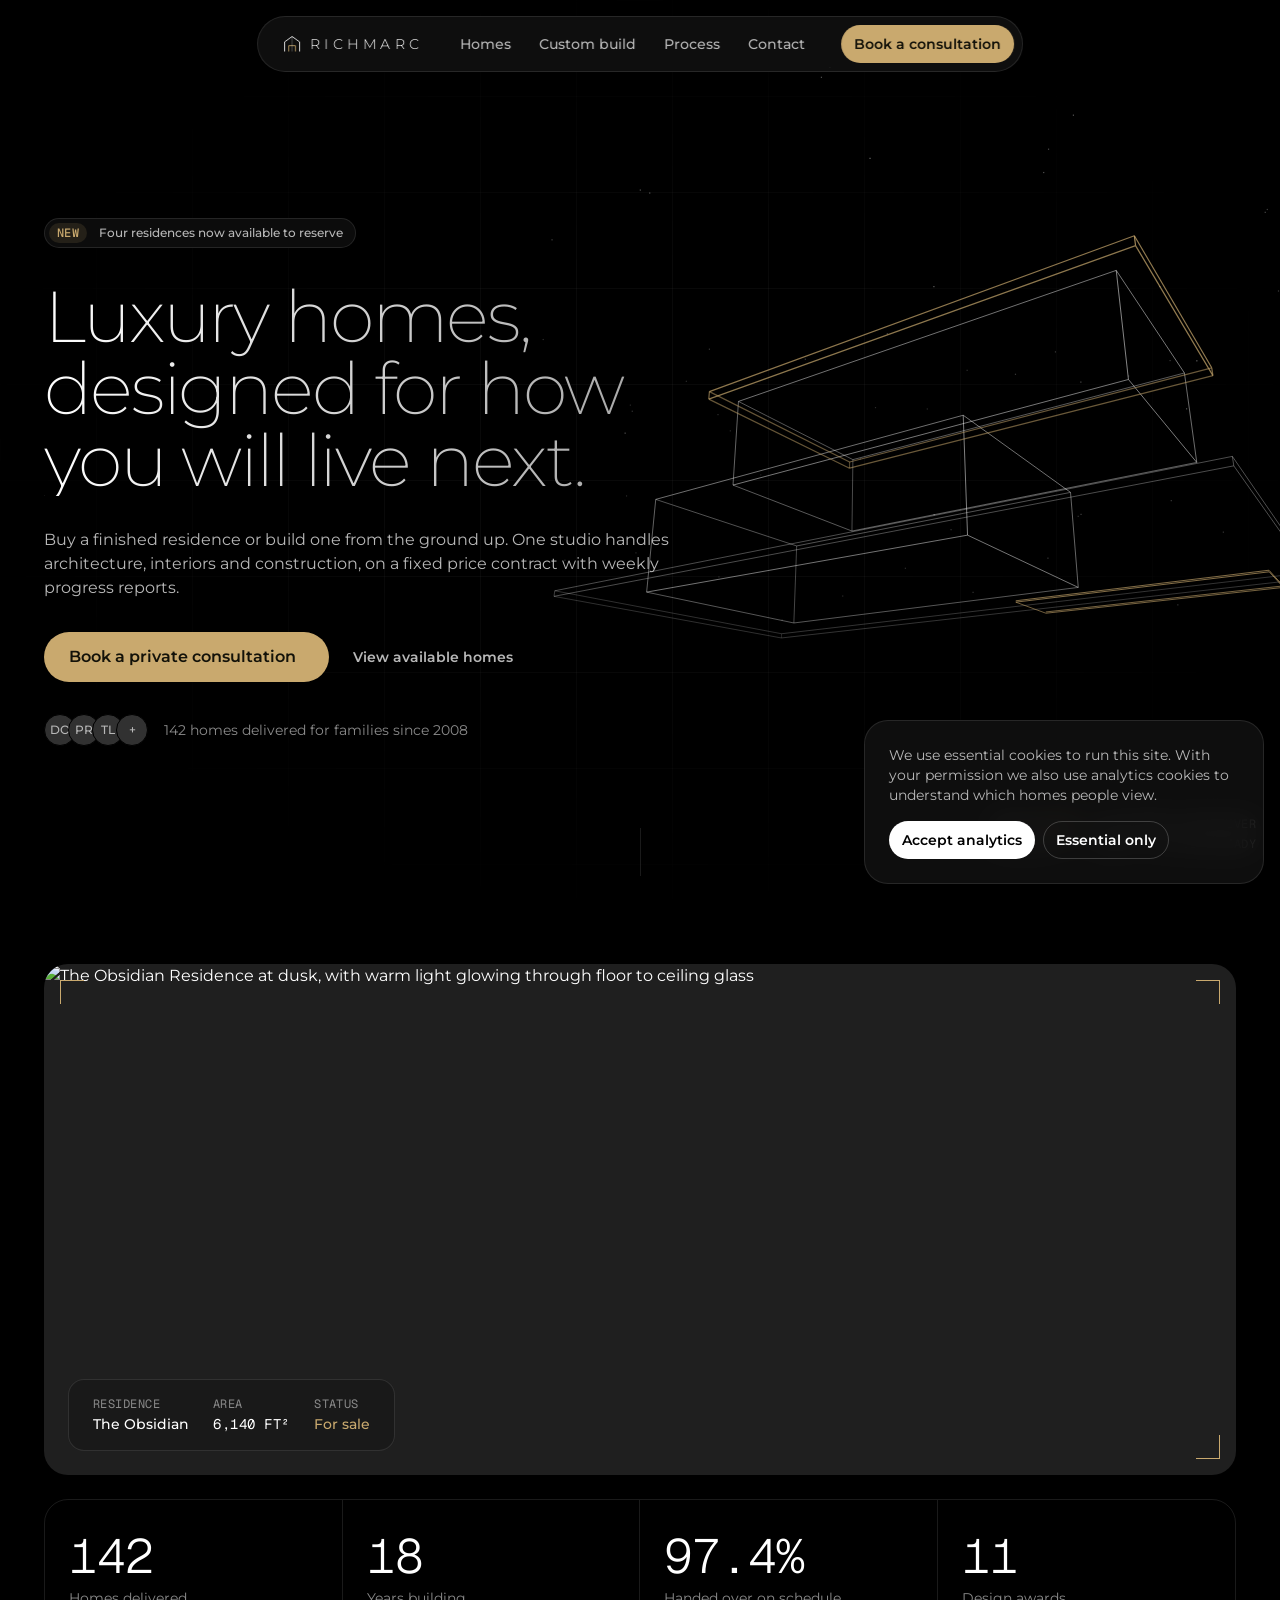
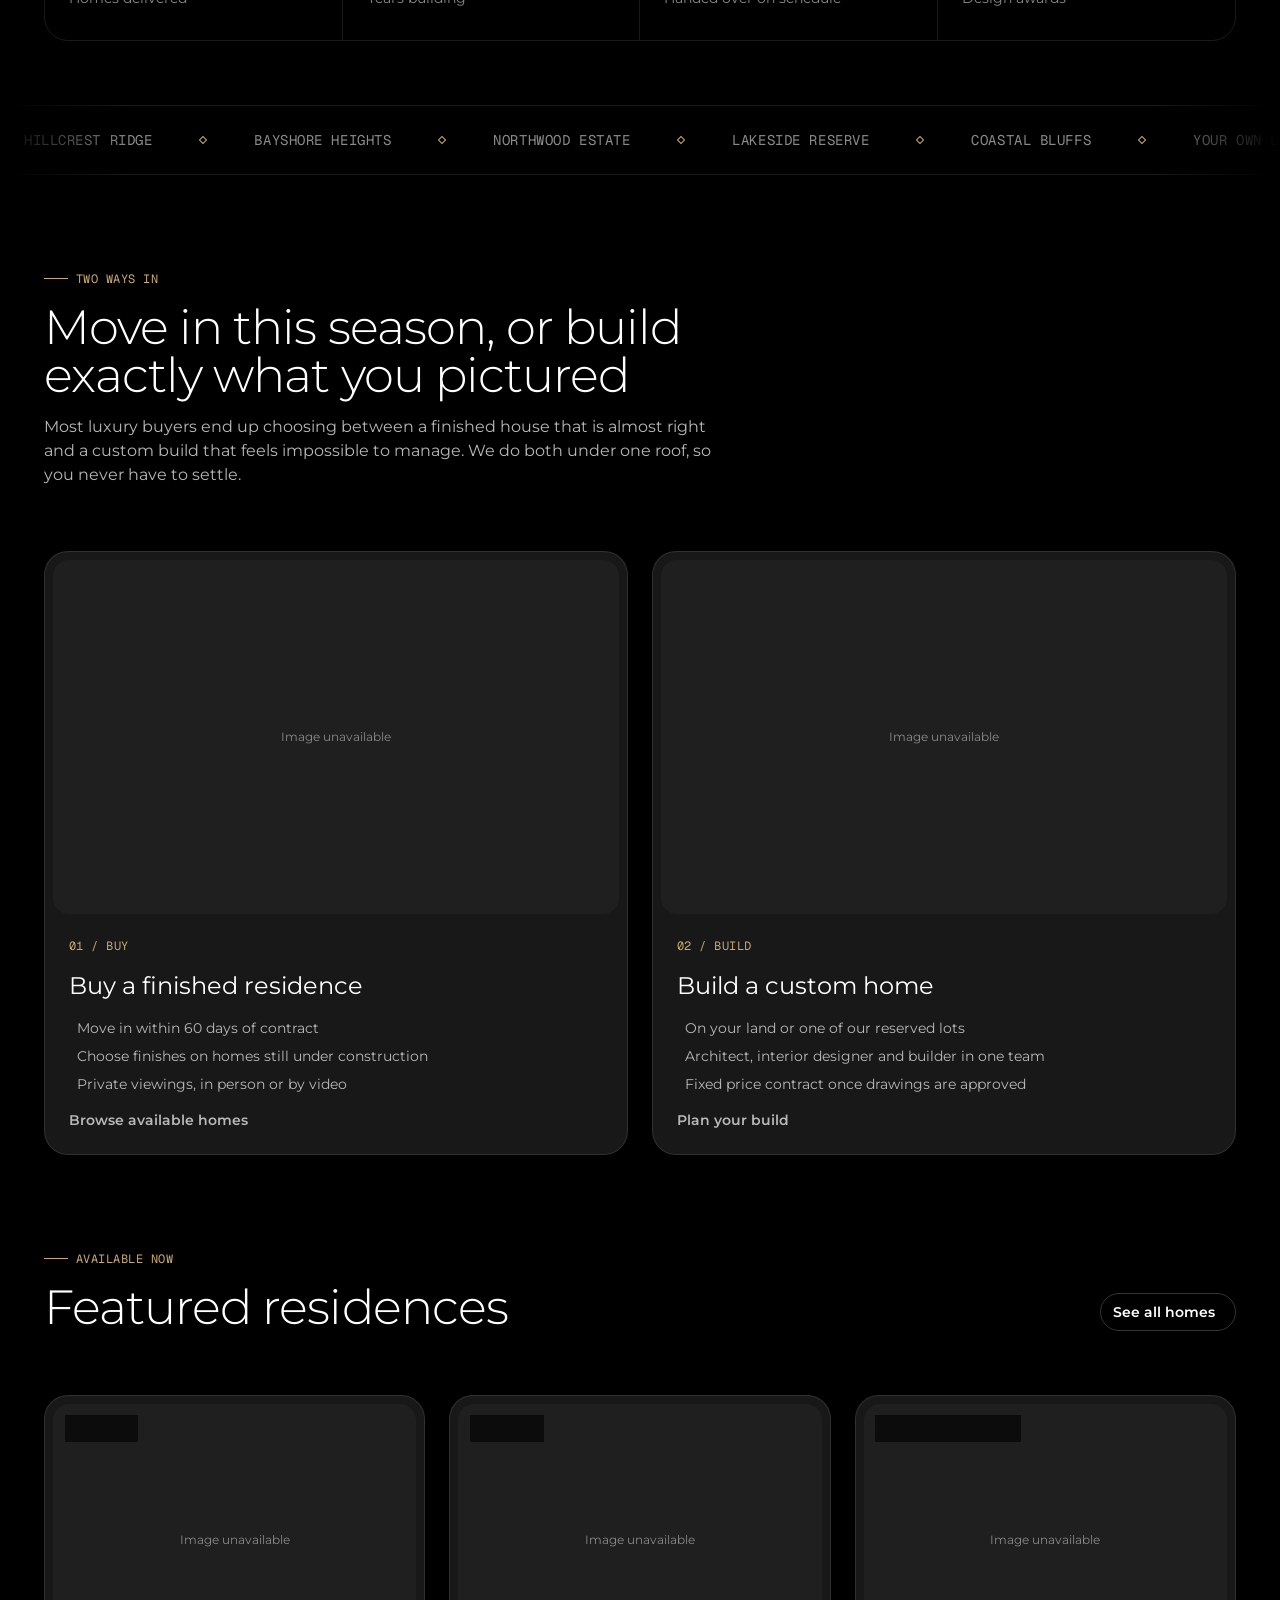
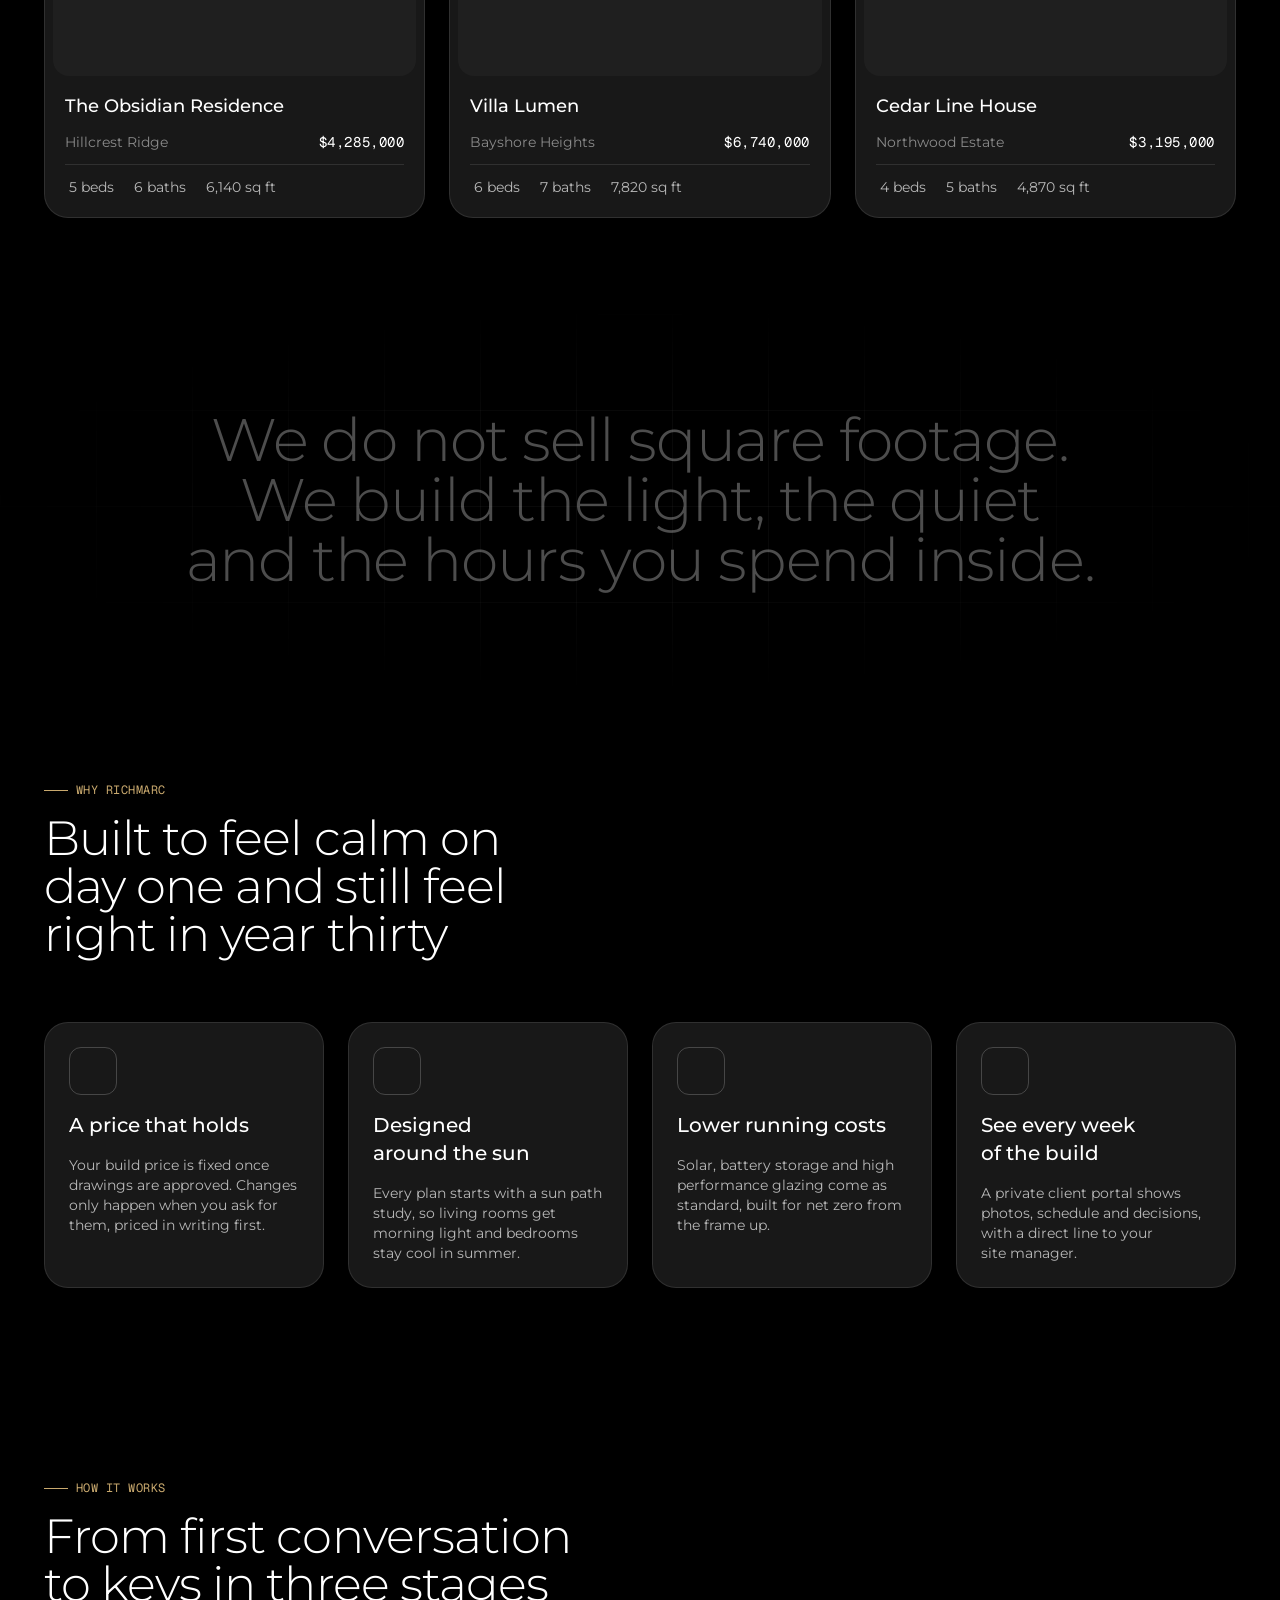
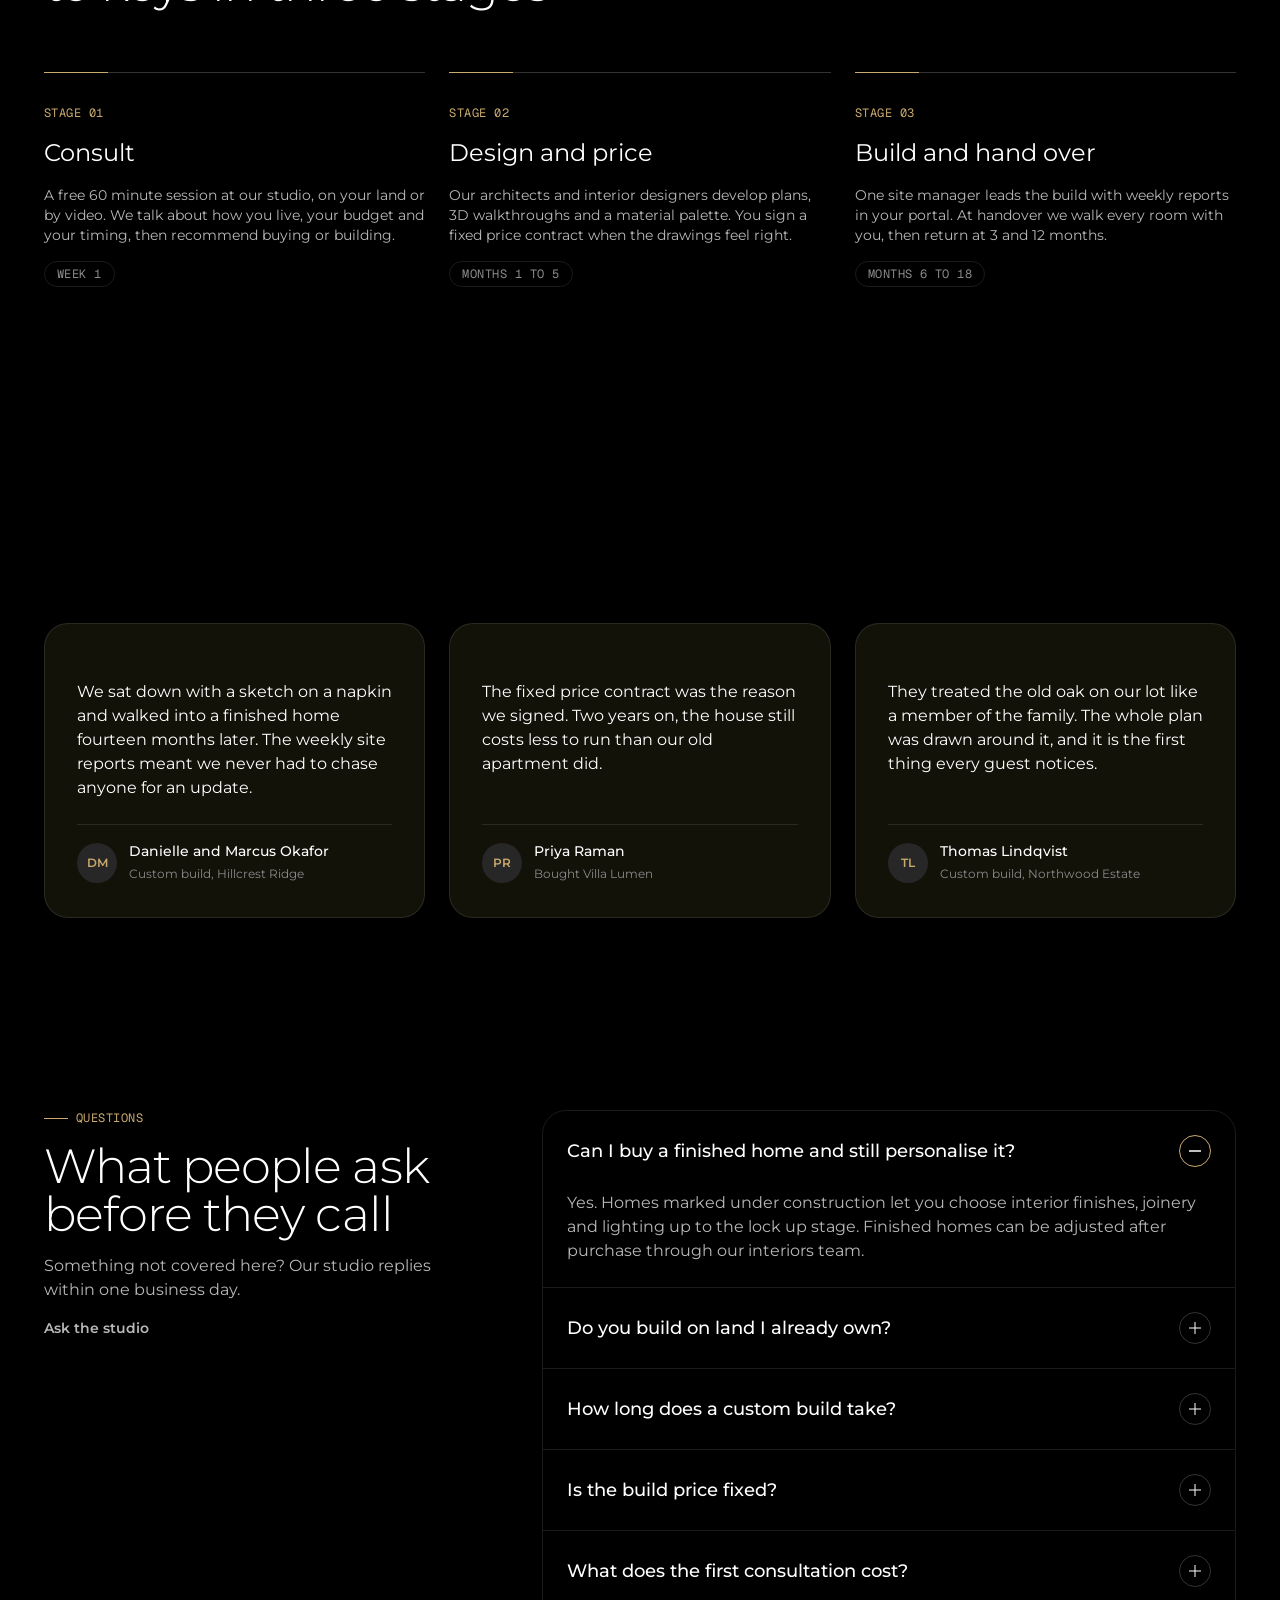
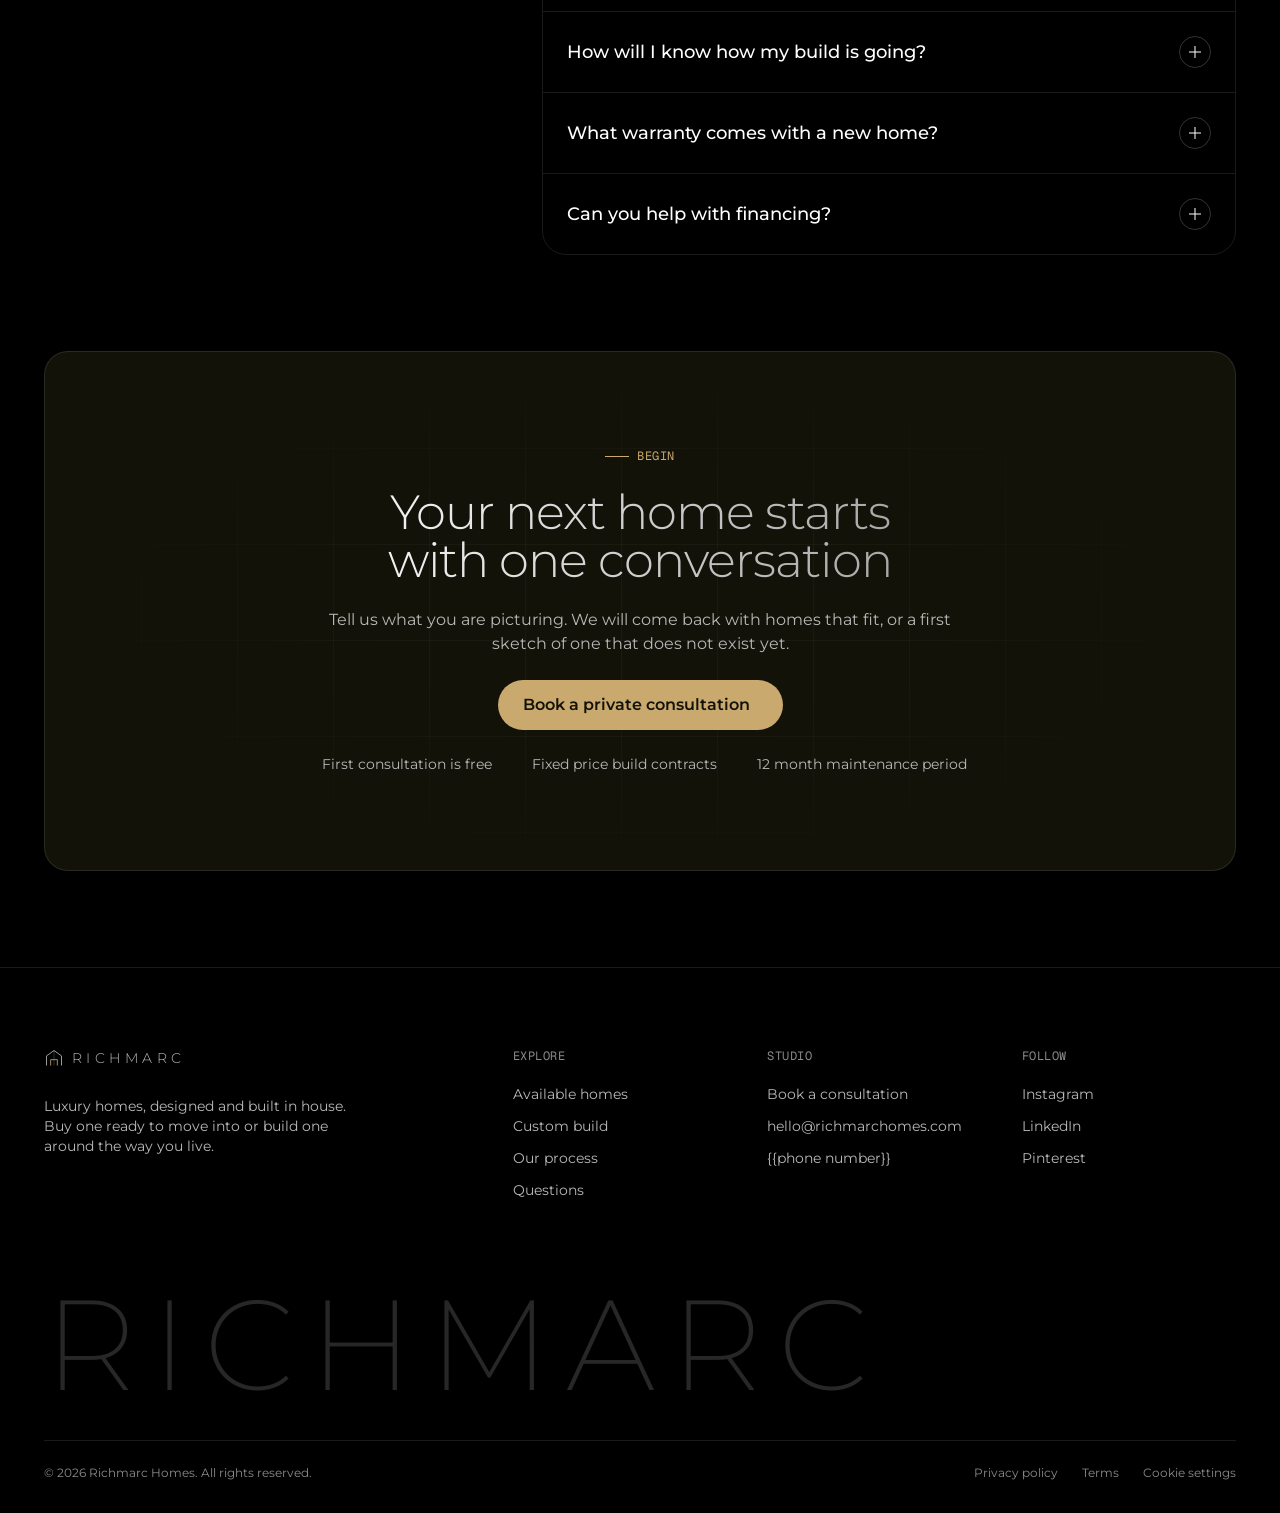
==== index.html @ 3182ab6e "Add luxury home build and sales website Static HTML/CSS/JS site inspired by the reference landing pa" ====
<!doctype html>
<html lang="en">
<head>
  <meta charset="utf-8">
  <meta name="viewport" content="width=device-width, initial-scale=1">
  <title>Richmarc Homes | Luxury homes, designed and built in house</title>
  <meta name="description" content="Buy a finished luxury home or build one around the way you live. Richmarc designs and builds architect led residences with fixed price contracts and weekly progress reports.">
  <meta name="theme-color" content="#000000">
  <link rel="canonical" href="https://www.richmarchomes.com/">
  <meta property="og:type" content="website">
  <meta property="og:title" content="Richmarc Homes | Luxury homes, designed and built in house">
  <meta property="og:description" content="Buy a finished luxury home or build one around the way you live.">
  <meta property="og:image" content="assets/og-image.svg">
  <meta name="twitter:card" content="summary_large_image">
  <link rel="icon" href="assets/favicon.svg" type="image/svg+xml">

  <link rel="preconnect" href="https://fonts.googleapis.com">
  <link rel="preconnect" href="https://fonts.gstatic.com" crossorigin>
  <link href="https://fonts.googleapis.com/css2?family=Geist+Mono:wght@300;400&family=Montserrat:wght@200;300;400;500;600&display=swap" rel="stylesheet">
  <link rel="stylesheet" href="https://unpkg.com/@phosphor-icons/web@2.1.1/src/light/style.css">

  <link rel="stylesheet" href="css/tokens.css">
  <link rel="stylesheet" href="css/base.css">
  <link rel="stylesheet" href="css/components.css">
  <link rel="stylesheet" href="css/pages.css">
</head>
<body data-page="home">
  <div data-header></div>

  <main id="main">
    <!-- ============ HERO ============ -->
    <section class="hero" aria-labelledby="hero-title">
      <div class="grid-lines" aria-hidden="true"></div>
      <canvas class="hero__canvas" data-hero-canvas aria-hidden="true"></canvas>

      <div class="container hero__inner">
        <p class="hero__eyebrow caption-4 reveal"><b class="mono">New</b> Four residences now available to reserve</p>

        <h1 id="hero-title" class="display gradient-text hero__title reveal" style="--delay:80ms">
          Luxury homes,<br>
          designed for how<br>
          you will live next.
        </h1>

        <p class="body-3 text-2 hero__sub reveal" style="--delay:160ms">
          Buy a finished residence or build one from the ground up. One studio handles architecture, interiors and construction, on a fixed price contract with weekly progress reports.
        </p>

        <div class="hero__actions reveal" style="--delay:240ms">
          <a class="btn btn--primary btn--lg button-md" href="contact.html">
            <span class="btn__label">Book a private consultation</span>
            <i class="ph-light ph-arrow-up-right" aria-hidden="true"></i>
          </a>
          <a class="link-arrow button-sm" href="listings.html">View available homes <i class="ph-light ph-arrow-right" aria-hidden="true"></i></a>
        </div>

        <div class="hero__proof caption-2 reveal" style="--delay:320ms">
          <div class="hero__avatars" aria-hidden="true"><span>DO</span><span>PR</span><span>TL</span><span>+</span></div>
          <span>142 homes delivered for families since 2008</span>
        </div>
      </div>

      <div class="hero__readout caption-5 mono" aria-hidden="true">
        <span>Model <b>RM 06</b> / two storey cantilever</span>
        <span>6,140 sq ft · 5 bed · net zero ready</span>
      </div>
      <div class="scroll-cue" aria-hidden="true"></div>
    </section>

    <!-- ============ SHOWCASE + PROOF ============ -->
    <section class="section--tight" aria-label="Featured residence">
      <div class="container" style="display:grid;gap:var(--sp-300)">
        <figure class="showcase reveal">
          <img src="https://images.unsplash.com/photo-1600585154340-be6161a56a0c?auto=format&fit=crop&w=2000&q=75" alt="The Obsidian Residence at dusk, with warm light glowing through floor to ceiling glass" width="2000" height="857" fetchpriority="high">
          <span class="showcase__corner showcase__corner--tl" aria-hidden="true"></span>
          <span class="showcase__corner showcase__corner--tr" aria-hidden="true"></span>
          <span class="showcase__corner showcase__corner--br" aria-hidden="true"></span>
          <figcaption class="showcase__hud">
            <div><span class="caption-5 mono">Residence</span><span class="title-4">The Obsidian</span></div>
            <div><span class="caption-5 mono">Area</span><span class="title-4 mono">6,140 ft²</span></div>
            <div><span class="caption-5 mono">Status</span><span class="title-4 text-accent">For sale</span></div>
          </figcaption>
        </figure>

        <div class="stats reveal" data-stats></div>
      </div>
    </section>

    <!-- ============ MARQUEE ============ -->
    <div class="marquee" aria-hidden="true">
      <div class="marquee__track title-4 mono">
        <span>Hillcrest Ridge</span><span>Bayshore Heights</span><span>Northwood Estate</span><span>Lakeside Reserve</span><span>Coastal Bluffs</span><span>Your own land</span>
      </div>
      <div class="marquee__track title-4 mono">
        <span>Hillcrest Ridge</span><span>Bayshore Heights</span><span>Northwood Estate</span><span>Lakeside Reserve</span><span>Coastal Bluffs</span><span>Your own land</span>
      </div>
    </div>

    <!-- ============ TWO PATHS ============ -->
    <section class="section" aria-labelledby="paths-title">
      <div class="container">
        <div class="section-head reveal">
          <span class="eyebrow caption-3 mono">Two ways in</span>
          <h2 id="paths-title" class="heading-2">Move in this season, or build exactly what you pictured</h2>
          <p class="body-3 text-2">Most luxury buyers end up choosing between a finished house that is almost right and a custom build that feels impossible to manage. We do both under one roof, so you never have to settle.</p>
        </div>

        <div class="paths">
          <a class="path reveal" href="listings.html">
            <div class="path__media"><img src="https://images.unsplash.com/photo-1613977257363-707ba9348227?auto=format&fit=crop&w=1200&q=75" alt="Villa Lumen, a white modern villa above a turquoise pool" loading="lazy" width="1200" height="750"></div>
            <div class="path__body">
              <span class="caption-3 mono text-accent">01 / Buy</span>
              <h3 class="heading-5">Buy a finished residence</h3>
              <ul class="path__list body-6">
                <li><i class="ph-light ph-check" aria-hidden="true"></i>Move in within 60 days of contract</li>
                <li><i class="ph-light ph-check" aria-hidden="true"></i>Choose finishes on homes still under construction</li>
                <li><i class="ph-light ph-check" aria-hidden="true"></i>Private viewings, in person or by video</li>
              </ul>
              <span class="link-arrow button-sm">Browse available homes <i class="ph-light ph-arrow-right" aria-hidden="true"></i></span>
            </div>
          </a>

          <a class="path reveal" style="--delay:90ms" href="build.html">
            <div class="path__media"><img src="https://images.unsplash.com/photo-1600566753190-17f0baa2a6c3?auto=format&fit=crop&w=1200&q=75" alt="Contemporary home with cedar cladding under construction finish" loading="lazy" width="1200" height="750"></div>
            <div class="path__body">
              <span class="caption-3 mono text-accent">02 / Build</span>
              <h3 class="heading-5">Build a custom home</h3>
              <ul class="path__list body-6">
                <li><i class="ph-light ph-check" aria-hidden="true"></i>On your land or one of our reserved lots</li>
                <li><i class="ph-light ph-check" aria-hidden="true"></i>Architect, interior designer and builder in one team</li>
                <li><i class="ph-light ph-check" aria-hidden="true"></i>Fixed price contract once drawings are approved</li>
              </ul>
              <span class="link-arrow button-sm">Plan your build <i class="ph-light ph-arrow-right" aria-hidden="true"></i></span>
            </div>
          </a>
        </div>
      </div>
    </section>

    <!-- ============ FEATURED HOMES ============ -->
    <section class="section" style="padding-top:0" aria-labelledby="featured-title">
      <div class="container">
        <div class="section-head section-head--split reveal">
          <div style="display:grid;gap:var(--sp-200);max-width:680px">
            <span class="eyebrow caption-3 mono">Available now</span>
            <h2 id="featured-title" class="heading-2">Featured residences</h2>
          </div>
          <a class="btn btn--ghost button-sm" href="listings.html">See all homes <i class="ph-light ph-arrow-right" aria-hidden="true"></i></a>
        </div>
        <div class="property-grid" data-featured>
          <!-- rendered by js/home.js -->
        </div>
      </div>
    </section>

    <!-- ============ TAGLINE REVEAL ============ -->
    <section class="section tagline" aria-label="Our philosophy">
      <div class="grid-lines" aria-hidden="true"></div>
      <div class="container">
        <p class="tagline__text heading-1" data-tagline data-accent="light,quiet">
          We do not sell square footage.<br>
          We build the light, the quiet<br>
          and the hours you spend inside.
        </p>
      </div>
    </section>

    <!-- ============ BENEFITS ============ -->
    <section class="section" aria-labelledby="benefits-title">
      <div class="container">
        <div class="section-head reveal">
          <span class="eyebrow caption-3 mono">Why Richmarc</span>
          <h2 id="benefits-title" class="heading-2">Built to feel calm on day one and still feel right in year thirty</h2>
        </div>

        <div class="benefits">
          <article class="benefit reveal">
            <span class="benefit__icon"><i class="ph-light ph-receipt" aria-hidden="true"></i></span>
            <h3 class="title-1">A price that holds</h3>
            <p class="body-6 text-2">Your build price is fixed once drawings are approved. Changes only happen when you ask for them, priced in writing first.</p>
          </article>
          <article class="benefit reveal" style="--delay:90ms">
            <span class="benefit__icon"><i class="ph-light ph-sun-horizon" aria-hidden="true"></i></span>
            <h3 class="title-1">Designed around the sun</h3>
            <p class="body-6 text-2">Every plan starts with a sun path study, so living rooms get morning light and bedrooms stay cool in summer.</p>
          </article>
          <article class="benefit reveal" style="--delay:180ms">
            <span class="benefit__icon"><i class="ph-light ph-lightning" aria-hidden="true"></i></span>
            <h3 class="title-1">Lower running costs</h3>
            <p class="body-6 text-2">Solar, battery storage and high performance glazing come as standard, built for net zero from the frame up.</p>
          </article>
          <article class="benefit reveal" style="--delay:270ms">
            <span class="benefit__icon"><i class="ph-light ph-device-mobile" aria-hidden="true"></i></span>
            <h3 class="title-1">See every week of the build</h3>
            <p class="body-6 text-2">A private client portal shows photos, schedule and decisions, with a direct line to your site manager.</p>
          </article>
        </div>
      </div>
    </section>

    <!-- ============ PROCESS ============ -->
    <section class="section" id="process" aria-labelledby="process-title">
      <div class="container">
        <div class="section-head reveal">
          <span class="eyebrow caption-3 mono">How it works</span>
          <h2 id="process-title" class="heading-2">From first conversation to keys in three stages</h2>
        </div>

        <ol class="process">
          <li class="step reveal">
            <span class="step__num mono caption-3">Stage 01</span>
            <h3 class="heading-5">Consult</h3>
            <p class="body-6 text-2">A free 60 minute session at our studio, on your land or by video. We talk about how you live, your budget and your timing, then recommend buying or building.</p>
            <span class="step__meta caption-4 mono">Week 1</span>
          </li>
          <li class="step reveal" style="--delay:90ms">
            <span class="step__num mono caption-3">Stage 02</span>
            <h3 class="heading-5">Design and price</h3>
            <p class="body-6 text-2">Our architects and interior designers develop plans, 3D walkthroughs and a material palette. You sign a fixed price contract when the drawings feel right.</p>
            <span class="step__meta caption-4 mono">Months 1 to 5</span>
          </li>
          <li class="step reveal" style="--delay:180ms">
            <span class="step__num mono caption-3">Stage 03</span>
            <h3 class="heading-5">Build and hand over</h3>
            <p class="body-6 text-2">One site manager leads the build with weekly reports in your portal. At handover we walk every room with you, then return at 3 and 12 months.</p>
            <span class="step__meta caption-4 mono">Months 6 to 18</span>
          </li>
        </ol>
      </div>
    </section>

    <!-- ============ TESTIMONIALS ============ -->
    <section class="section" aria-labelledby="quotes-title">
      <div class="container">
        <div class="section-head reveal">
          <span class="eyebrow caption-3 mono">Homeowners</span>
          <h2 id="quotes-title" class="heading-2">In their words</h2>
        </div>
        <div class="quotes" data-quotes></div>
      </div>
    </section>

    <!-- ============ FAQ ============ -->
    <section class="section" id="faq" aria-labelledby="faq-title">
      <div class="container faq-layout">
        <div class="section-head reveal">
          <span class="eyebrow caption-3 mono">Questions</span>
          <h2 id="faq-title" class="heading-2">What people ask before they call</h2>
          <p class="body-3 text-2">Something not covered here? Our studio replies within one business day.</p>
          <a class="link-arrow button-sm" href="contact.html">Ask the studio <i class="ph-light ph-arrow-right" aria-hidden="true"></i></a>
        </div>
        <div class="faq reveal" data-faq></div>
      </div>
    </section>

    <!-- ============ FINAL CTA ============ -->
    <section class="section" style="padding-top:0" aria-labelledby="cta-title">
      <div class="container">
        <div class="cta reveal">
          <div class="grid-lines" aria-hidden="true"></div>
          <span class="eyebrow caption-3 mono">Begin</span>
          <h2 id="cta-title" class="heading-2 gradient-text">Your next home starts with one conversation</h2>
          <p class="body-3 text-2">Tell us what you are picturing. We will come back with homes that fit, or a first sketch of one that does not exist yet.</p>
          <a class="btn btn--primary btn--lg button-md" href="contact.html">
            <span class="btn__label">Book a private consultation</span>
            <i class="ph-light ph-arrow-up-right" aria-hidden="true"></i>
          </a>
          <div class="cta__assurances caption-2">
            <span><i class="ph-light ph-check-circle" aria-hidden="true"></i>First consultation is free</span>
            <span><i class="ph-light ph-check-circle" aria-hidden="true"></i>Fixed price build contracts</span>
            <span><i class="ph-light ph-check-circle" aria-hidden="true"></i>12 month maintenance period</span>
          </div>
        </div>
      </div>
    </section>
  </main>

  <div data-footer></div>

  <script src="js/data.js"></script>
  <script src="js/render.js"></script>
  <script src="js/main.js"></script>
  <script src="js/home.js"></script>
  <script src="js/hero-canvas.js"></script>
</body>
</html>
---- css/tokens.css ----
/* ==========================================================================
   Richmarc — design tokens
   Inspired by the reference site: pure black field, white Montserrat set in
   light weights, generous negative space. A single champagne accent and a
   mono face for data readouts add the futuristic layer.
   ========================================================================== */

:root {
  /* ---- Color: surfaces (flat, no gradients) ---- */
  --bg: #000000;
  --surface-warm: #131209;
  --surface-1: #181818;
  --surface-2: #1f1f1f;
  --surface-3: #272727;
  --surface-4: #313131;

  /* ---- Color: text ---- */
  --text: #ffffff;
  --text-2: #b8b8b8;
  --text-3: #8a8a8a;
  --text-muted: rgba(255, 255, 255, 0.3);

  /* ---- Color: accent (champagne) ---- */
  --accent: #c9a96e;
  --accent-strong: #dcc08a;
  --accent-ink: #131209;
  --accent-soft: rgba(201, 169, 110, 0.12);

  /* ---- Color: lines and states ---- */
  --line: rgba(255, 255, 255, 0.1);
  --line-strong: rgba(255, 255, 255, 0.2);
  --glass: rgba(24, 24, 24, 0.62);
  --danger: #ef8a7a;
  --success: #8fd1a8;

  /* ---- Type families ---- */
  --font-sans: "Montserrat", system-ui, sans-serif;
  --font-mono: "Geist Mono", ui-monospace, monospace;

  /* ---- Spacing scale (only these values) ---- */
  --sp-25: 2px;
  --sp-50: 4px;
  --sp-75: 8px;
  --sp-100: 12px;
  --sp-200: 16px;
  --sp-300: 24px;
  --sp-400: 32px;
  --sp-500: 40px;
  --sp-600: 48px;
  --sp-700: 64px;
  --sp-800: 80px;
  --sp-900: 96px;

  /* ---- Radius (Tailwind steps) ---- */
  --r-sm: 2px;
  --r: 4px;
  --r-md: 6px;
  --r-lg: 8px;
  --r-xl: 12px;
  --r-2xl: 16px;
  --r-3xl: 24px;
  --r-full: 9999px;

  /* ---- Motion ---- */
  --ease: cubic-bezier(0.22, 1, 0.36, 1);
  --dur: 500ms;
  --dur-fast: 300ms;
  --dur-reveal: 700ms;

  /* ---- Layout ---- */
  --container: 1240px;
  --gutter: var(--sp-300);
  --nav-h: 64px;
}

@media (max-width: 640px) {
  :root {
    --gutter: var(--sp-200);
  }
}
---- css/base.css ----
/* ==========================================================================
   Base: reset, typography styles, layout primitives
   ========================================================================== */

*,
*::before,
*::after {
  box-sizing: border-box;
}

html {
  -webkit-text-size-adjust: 100%;
  scroll-behavior: smooth;
}

body {
  margin: 0;
  background: var(--bg);
  color: var(--text);
  font-family: var(--font-sans);
  font-size: 16px;
  line-height: 24px;
  font-weight: 400;
  -webkit-font-smoothing: antialiased;
  -moz-osx-font-smoothing: grayscale;
  overflow-x: hidden;
}

img,
svg,
canvas,
video {
  display: block;
  max-width: 100%;
}

img {
  height: auto;
}

a {
  color: inherit;
  text-decoration: none;
}

button,
input,
select,
textarea {
  font: inherit;
  color: inherit;
}

button {
  cursor: pointer;
  background: none;
  border: 0;
  padding: 0;
}

h1,
h2,
h3,
h4,
h5,
h6,
p,
figure,
blockquote,
dl,
dd {
  margin: 0;
}

ul,
ol {
  margin: 0;
  padding: 0;
  list-style: none;
}

h1,
h2,
h3,
h4,
h5,
h6 {
  text-wrap: balance;
}

p,
li,
dd,
blockquote {
  text-wrap: pretty;
}

em,
i {
  font-style: normal;
}

::selection {
  background: var(--accent);
  color: var(--accent-ink);
}

:focus-visible {
  outline: 2px solid var(--accent);
  outline-offset: 3px;
  border-radius: var(--r);
}

/* ---- Skip link ---- */
.skip-link {
  position: fixed;
  top: var(--sp-200);
  left: var(--sp-200);
  z-index: 200;
  padding: var(--sp-75) var(--sp-100);
  background: var(--accent);
  color: var(--accent-ink);
  border-radius: var(--r-full);
  transform: translateY(-200%);
  transition: transform var(--dur) var(--ease);
}

.skip-link:focus {
  transform: translateY(0);
}

/* ==========================================================================
   Text styles (named, sizes from the Tailwind scale)
   Headings follow the reference: Montserrat in light weights.
   ========================================================================== */

.heading-1 { font-size: 60px; line-height: 60px; font-weight: 300; letter-spacing: -0.02em; }
.heading-2 { font-size: 48px; line-height: 48px; font-weight: 300; letter-spacing: -0.02em; }
.heading-3 { font-size: 36px; line-height: 40px; font-weight: 300; letter-spacing: -0.01em; }
.heading-4 { font-size: 30px; line-height: 36px; font-weight: 300; letter-spacing: -0.01em; }
.heading-5 { font-size: 24px; line-height: 32px; font-weight: 400; }
.heading-6 { font-size: 20px; line-height: 28px; font-weight: 500; }

.title-1 { font-size: 20px; line-height: 28px; font-weight: 500; }
.title-2 { font-size: 18px; line-height: 28px; font-weight: 500; }
.title-3 { font-size: 16px; line-height: 24px; font-weight: 500; }
.title-4 { font-size: 14px; line-height: 20px; font-weight: 500; }
.title-5 { font-size: 12px; line-height: 16px; font-weight: 500; }

.body-1 { font-size: 16px; line-height: 24px; font-weight: 600; }
.body-2 { font-size: 16px; line-height: 24px; font-weight: 500; }
.body-3 { font-size: 16px; line-height: 24px; font-weight: 400; }
.body-4 { font-size: 14px; line-height: 20px; font-weight: 600; }
.body-5 { font-size: 14px; line-height: 20px; font-weight: 500; }
.body-6 { font-size: 14px; line-height: 20px; font-weight: 400; }

.button-lg { font-size: 18px; line-height: 28px; font-weight: 600; }
.button-md { font-size: 16px; line-height: 24px; font-weight: 600; }
.button-sm { font-size: 14px; line-height: 20px; font-weight: 600; }
.button-xsm { font-size: 12px; line-height: 16px; font-weight: 600; }

.caption-1 { font-size: 14px; line-height: 20px; font-weight: 500; }
.caption-2 { font-size: 14px; line-height: 20px; font-weight: 400; }
.caption-3 { font-size: 12px; line-height: 16px; font-weight: 600; }
.caption-4 { font-size: 12px; line-height: 16px; font-weight: 500; }
.caption-5 { font-size: 12px; line-height: 16px; font-weight: 400; }

/* Display step for the hero on large screens (text-7xl) */
.display { font-size: 72px; line-height: 72px; font-weight: 200; letter-spacing: -0.03em; }

/* Mono readouts (numeric UI only) */
.mono {
  font-family: var(--font-mono);
  font-weight: 400;
  letter-spacing: 0.04em;
  text-transform: uppercase;
}

.text-2 { color: var(--text-2); }
.text-3 { color: var(--text-3); }
.text-accent { color: var(--accent); }

@media (max-width: 1024px) {
  .display { font-size: 60px; line-height: 60px; }
  .heading-1 { font-size: 48px; line-height: 48px; }
  .heading-2 { font-size: 36px; line-height: 40px; }
}

@media (max-width: 640px) {
  .display { font-size: 36px; line-height: 40px; letter-spacing: -0.02em; }
  .heading-1 { font-size: 36px; line-height: 40px; }
  .heading-2 { font-size: 30px; line-height: 36px; }
  .heading-3 { font-size: 30px; line-height: 36px; }
  .heading-4 { font-size: 24px; line-height: 32px; }
}

/* ==========================================================================
   Layout primitives
   ========================================================================== */

.container {
  width: 100%;
  max-width: var(--container);
  margin-inline: auto;
  padding-inline: var(--gutter);
}

.section {
  padding-block: var(--sp-900);
}

.section--tight {
  padding-block: var(--sp-700);
}

@media (max-width: 640px) {
  .section { padding-block: var(--sp-700); }
  .section--tight { padding-block: var(--sp-600); }
}

.section-head {
  display: grid;
  gap: var(--sp-200);
  max-width: 680px;
  margin-bottom: var(--sp-700);
}

.section-head--split {
  max-width: none;
  grid-template-columns: 1fr auto;
  align-items: end;
  gap: var(--sp-300);
}

@media (max-width: 768px) {
  .section-head--split { grid-template-columns: 1fr; }
}

.eyebrow {
  display: inline-flex;
  align-items: center;
  gap: var(--sp-75);
  color: var(--accent);
}

.eyebrow::before {
  content: "";
  width: var(--sp-300);
  height: 1px;
  background: currentColor;
}

.visually-hidden {
  position: absolute !important;
  width: 1px;
  height: 1px;
  overflow: hidden;
  clip: rect(0 0 0 0);
  white-space: nowrap;
}

/* Gradient text: the only place a gradient is allowed */
.gradient-text {
  background: linear-gradient(90deg, #ffffff 0%, #9b9b9b 100%);
  -webkit-background-clip: text;
  background-clip: text;
  color: transparent;
}

/* Hairline grid that sits behind sections (futuristic blueprint feel) */
.grid-lines {
  position: absolute;
  inset: 0;
  pointer-events: none;
  background-image:
    linear-gradient(var(--line) 1px, transparent 1px),
    linear-gradient(90deg, var(--line) 1px, transparent 1px);
  background-size: 96px 96px;
  opacity: 0.35;
  mask-image: radial-gradient(ellipse at center, #000 30%, transparent 75%);
  -webkit-mask-image: radial-gradient(ellipse at center, #000 30%, transparent 75%);
}
---- css/components.css ----
/* ==========================================================================
   Components
   ========================================================================== */

/* ---------- Buttons ---------- */
.btn {
  display: inline-flex;
  align-items: center;
  justify-content: center;
  gap: var(--sp-75);
  padding: var(--sp-75) var(--sp-100);
  border-radius: var(--r-full);
  border: 1px solid transparent;
  white-space: nowrap;
  transition:
    transform var(--dur) var(--ease),
    background-color var(--dur-fast) var(--ease),
    border-color var(--dur-fast) var(--ease),
    color var(--dur-fast) var(--ease);
}

.btn--lg {
  padding: var(--sp-100) var(--sp-300);
}

.btn i {
  font-size: 18px;
  transition: transform var(--dur) var(--ease);
}

.btn:hover i.ph-light.ph-arrow-up-right,
.btn:hover i.ph-light.ph-arrow-right {
  transform: translateX(2px);
}

.btn:active {
  transform: scale(0.98);
}

.btn--primary {
  background: var(--accent);
  color: var(--accent-ink);
}

.btn--primary:hover {
  background: var(--accent-strong);
}

.btn--light {
  background: var(--text);
  color: var(--bg);
}

.btn--light:hover {
  background: #e6e6e6;
}

.btn--ghost {
  border-color: var(--line-strong);
  color: var(--text);
}

.btn--ghost:hover {
  background: rgba(255, 255, 255, 0.06);
  border-color: rgba(255, 255, 255, 0.35);
}

.btn[disabled],
.btn.is-loading {
  opacity: 0.6;
  pointer-events: none;
}

.btn.is-loading .btn__label::after {
  content: "…";
}

.link-arrow {
  display: inline-flex;
  align-items: center;
  gap: var(--sp-75);
  color: var(--text-2);
  transition: color var(--dur-fast) var(--ease);
}

.link-arrow i {
  transition: transform var(--dur) var(--ease);
}

.link-arrow:hover {
  color: var(--text);
}

.link-arrow:hover i {
  transform: translateX(4px);
}

/* ---------- Navigation ---------- */
.nav {
  position: fixed;
  top: var(--sp-200);
  left: 50%;
  z-index: 100;
  transform: translateX(-50%);
  width: max-content;
  max-width: calc(100% - var(--sp-400));
  display: flex;
  align-items: center;
  gap: var(--sp-300);
  padding: var(--sp-75) var(--sp-75) var(--sp-75) var(--sp-300);
  background: var(--glass);
  border: 1px solid var(--line);
  border-radius: var(--r-full);
  backdrop-filter: blur(16px) saturate(140%);
  -webkit-backdrop-filter: blur(16px) saturate(140%);
  transition: transform var(--dur) var(--ease), background-color var(--dur-fast) var(--ease);
}

.nav.is-hidden {
  transform: translate(-50%, -140%);
}

.brand {
  display: inline-flex;
  align-items: center;
  gap: var(--sp-75);
  font-weight: 300;
  letter-spacing: 0.32em;
  text-transform: uppercase;
  font-size: 14px;
  line-height: 20px;
}

.brand svg {
  width: 20px;
  height: 20px;
}

.nav__links {
  display: flex;
  align-items: center;
  gap: var(--sp-50);
}

.nav__link {
  position: relative;
  padding: var(--sp-75) var(--sp-100);
  border-radius: var(--r-full);
  color: var(--text-2);
  transition: color var(--dur-fast) var(--ease), background-color var(--dur-fast) var(--ease);
}

.nav__link:hover {
  color: var(--text);
  background: rgba(255, 255, 255, 0.05);
}

.nav__link[aria-current="page"] {
  color: var(--text);
}

.nav__link[aria-current="page"]::after {
  content: "";
  position: absolute;
  left: 50%;
  bottom: var(--sp-25);
  width: 4px;
  height: 4px;
  border-radius: var(--r-full);
  background: var(--accent);
  transform: translateX(-50%);
}

.nav__toggle {
  display: none;
  position: relative;
  width: 40px;
  height: 40px;
  border-radius: var(--r-full);
  background: rgba(255, 255, 255, 0.06);
}

.nav__toggle span {
  position: absolute;
  left: 12px;
  width: 16px;
  height: 1px;
  background: var(--text);
  transition: transform var(--dur) var(--ease), opacity var(--dur-fast) var(--ease);
}

.nav__toggle span:nth-child(1) { top: 16px; }
.nav__toggle span:nth-child(2) { top: 23px; }

.nav-open .nav__toggle span:nth-child(1) { transform: translateY(3.5px) rotate(45deg); }
.nav-open .nav__toggle span:nth-child(2) { transform: translateY(-3.5px) rotate(-45deg); }

.mobile-menu {
  position: fixed;
  inset: 0;
  z-index: 90;
  display: flex;
  flex-direction: column;
  justify-content: center;
  gap: var(--sp-600);
  padding: var(--sp-900) var(--sp-300) var(--sp-600);
  background: rgba(0, 0, 0, 0.9);
  backdrop-filter: blur(24px);
  -webkit-backdrop-filter: blur(24px);
  opacity: 0;
  visibility: hidden;
  transition: opacity var(--dur) var(--ease), visibility 0s linear var(--dur);
}

.nav-open .mobile-menu {
  opacity: 1;
  visibility: visible;
  transition: opacity var(--dur) var(--ease);
}

.mobile-menu ul {
  display: grid;
  gap: var(--sp-200);
}

.mobile-menu li {
  opacity: 0;
  transform: translateY(24px);
  transition: opacity var(--dur) var(--ease), transform var(--dur) var(--ease);
}

.nav-open .mobile-menu li {
  opacity: 1;
  transform: none;
}

.mobile-menu a[aria-current="page"] {
  color: var(--accent);
}

@media (max-width: 900px) {
  .nav {
    width: calc(100% - var(--sp-400));
    justify-content: space-between;
  }

  .nav__links,
  .nav__cta {
    display: none;
  }

  .nav__toggle {
    display: block;
  }
}

/* ---------- Cards: property ---------- */
.property-card {
  position: relative;
  display: flex;
  flex-direction: column;
  padding: var(--sp-75);
  background: var(--surface-1);
  border: 1px solid var(--line);
  border-radius: var(--r-3xl);
  transition: transform var(--dur) var(--ease), border-color var(--dur-fast) var(--ease);
}

.property-card:hover {
  transform: translateY(-4px);
  border-color: var(--line-strong);
}

.property-card:active {
  transform: translateY(1px);
}

.property-card__media {
  position: relative;
  aspect-ratio: 4 / 3;
  overflow: hidden;
  border-radius: var(--r-2xl); /* 24 − 8 */
  background: var(--surface-3);
}

.property-card__media img {
  width: 100%;
  height: 100%;
  object-fit: cover;
  transition: transform 900ms var(--ease);
}

.property-card:hover .property-card__media img {
  transform: scale(1.05);
}

.property-card__status {
  position: absolute;
  top: var(--sp-100);
  left: var(--sp-100);
  padding: var(--sp-50) var(--sp-100);
  border-radius: var(--r-full);
  background: rgba(0, 0, 0, 0.6);
  backdrop-filter: blur(8px);
  -webkit-backdrop-filter: blur(8px);
  border: 1px solid var(--line);
}

.property-card__status[data-status="Under construction"] { color: var(--accent); }
.property-card__status[data-status="Coming soon"] { color: var(--text-2); }

.property-card__body {
  display: grid;
  gap: var(--sp-100);
  padding: var(--sp-200) var(--sp-100) var(--sp-100);
}

.property-card__row {
  display: flex;
  justify-content: space-between;
  align-items: baseline;
  gap: var(--sp-200);
}

.property-card__specs {
  display: flex;
  flex-wrap: wrap;
  gap: var(--sp-200);
  padding-top: var(--sp-100);
  border-top: 1px solid var(--line);
  color: var(--text-2);
}

.property-card__specs span {
  display: inline-flex;
  align-items: center;
  gap: var(--sp-50);
}

.property-card__link::after {
  content: "";
  position: absolute;
  inset: 0;
  border-radius: inherit;
}

.property-grid {
  display: grid;
  grid-template-columns: repeat(3, 1fr);
  gap: var(--sp-300);
}

@media (max-width: 1024px) {
  .property-grid { grid-template-columns: repeat(2, 1fr); }
}

@media (max-width: 640px) {
  .property-grid { grid-template-columns: 1fr; }
}

/* ---------- Skeleton loader ---------- */
.skeleton {
  pointer-events: none;
}

.skeleton .sk {
  background: var(--surface-3);
  border-radius: var(--r-lg);
  animation: pulse 1.6s var(--ease) infinite;
}

.skeleton .property-card__media {
  animation: pulse 1.6s var(--ease) infinite;
}

.sk--line { height: 16px; }
.sk--short { width: 40%; }
.sk--mid { width: 70%; }

@keyframes pulse {
  0%, 100% { opacity: 1; }
  50% { opacity: 0.45; }
}

/* ---------- Empty state ---------- */
.empty-state {
  grid-column: 1 / -1;
  display: grid;
  justify-items: center;
  gap: var(--sp-200);
  padding: var(--sp-800) var(--sp-300);
  text-align: center;
  border: 1px dashed var(--line-strong);
  border-radius: var(--r-3xl);
}

.empty-state i {
  font-size: 40px;
  color: var(--accent);
}

.empty-state p {
  max-width: 420px;
}

/* ---------- Glass panel ---------- */
.panel {
  background: var(--surface-1);
  border: 1px solid var(--line);
  border-radius: var(--r-3xl);
  padding: var(--sp-400);
}

@media (max-width: 640px) {
  .panel { padding: var(--sp-300); }
}

/* ---------- Forms ---------- */
.form {
  display: grid;
  gap: var(--sp-200);
}

.form__row {
  display: grid;
  grid-template-columns: 1fr 1fr;
  gap: var(--sp-200);
}

@media (max-width: 640px) {
  .form__row { grid-template-columns: 1fr; }
}

.field {
  display: grid;
  gap: var(--sp-75);
}

.field label {
  color: var(--text-2);
}

.field input,
.field select,
.field textarea {
  width: 100%;
  padding: var(--sp-100) var(--sp-200);
  background: var(--surface-2);
  border: 1px solid var(--line);
  border-radius: var(--r-xl);
  font-size: 16px;
  line-height: 24px;
  transition: border-color var(--dur-fast) var(--ease), background-color var(--dur-fast) var(--ease);
}

.field select {
  appearance: none;
  -webkit-appearance: none;
  padding-right: var(--sp-500);
  background-image: url("data:image/svg+xml,%3Csvg xmlns='http://www.w3.org/2000/svg' width='12' height='12' viewBox='0 0 256 256'%3E%3Cpath fill='%23b8b8b8' d='M213.66 101.66l-80 80a8 8 0 0 1-11.32 0l-80-80a8 8 0 0 1 11.32-11.32L128 164.69l74.34-74.35a8 8 0 0 1 11.32 11.32Z'/%3E%3C/svg%3E");
  background-repeat: no-repeat;
  background-position: right 16px center;
}

.field textarea {
  min-height: 128px;
  resize: vertical;
}

.field input::placeholder,
.field textarea::placeholder {
  color: var(--text-3);
}

.field input:hover,
.field select:hover,
.field textarea:hover {
  border-color: var(--line-strong);
}

.field input:focus,
.field select:focus,
.field textarea:focus {
  outline: none;
  border-color: var(--accent);
  background: var(--surface-3);
}

.field.has-error input,
.field.has-error select,
.field.has-error textarea {
  border-color: var(--danger);
}

.field__error {
  display: none;
  color: var(--danger);
}

.field.has-error .field__error {
  display: block;
}

.form__status {
  display: none;
  align-items: flex-start;
  gap: var(--sp-100);
  padding: var(--sp-200);
  border-radius: var(--r-xl);
  border: 1px solid var(--line);
}

.form__status.is-visible {
  display: flex;
}

.form__status.is-success {
  border-color: rgba(143, 209, 168, 0.4);
  color: var(--success);
}

.form__status.is-error {
  border-color: rgba(239, 138, 122, 0.4);
  color: var(--danger);
}

.form__fine {
  color: var(--text-3);
}

.form__fine a {
  text-decoration: underline;
  text-underline-offset: 3px;
}

/* ---------- Chips (filters) ---------- */
.chips {
  display: flex;
  flex-wrap: wrap;
  gap: var(--sp-75);
}

.chip {
  padding: var(--sp-75) var(--sp-200);
  border: 1px solid var(--line);
  border-radius: var(--r-full);
  color: var(--text-2);
  transition: color var(--dur-fast) var(--ease), border-color var(--dur-fast) var(--ease), background-color var(--dur-fast) var(--ease), transform var(--dur) var(--ease);
}

.chip:hover {
  color: var(--text);
  border-color: var(--line-strong);
}

.chip:active {
  transform: scale(0.98);
}

.chip[aria-pressed="true"],
.chip.is-active {
  color: var(--accent-ink);
  background: var(--accent);
  border-color: var(--accent);
}

/* ---------- FAQ accordion ---------- */
.faq {
  display: grid;
  border: 1px solid var(--line);
  border-radius: var(--r-3xl);
  overflow: hidden;
}

.faq__item + .faq__item {
  border-top: 1px solid var(--line);
}

.faq__q {
  width: 100%;
  display: flex;
  justify-content: space-between;
  align-items: center;
  gap: var(--sp-300);
  padding: var(--sp-300);
  text-align: left;
  transition: background-color var(--dur-fast) var(--ease);
}

.faq__q:hover {
  background: rgba(255, 255, 255, 0.03);
}

.faq__icon {
  position: relative;
  flex: none;
  width: 32px;
  height: 32px;
  border: 1px solid var(--line-strong);
  border-radius: var(--r-full);
  transition: transform var(--dur) var(--ease), border-color var(--dur-fast) var(--ease);
}

.faq__icon::before,
.faq__icon::after {
  content: "";
  position: absolute;
  top: 50%;
  left: 50%;
  width: 12px;
  height: 1px;
  background: var(--text);
  transform: translate(-50%, -50%);
  transition: transform var(--dur) var(--ease);
}

.faq__icon::after {
  transform: translate(-50%, -50%) rotate(90deg);
}

.faq__item.is-open .faq__icon {
  border-color: var(--accent);
  transform: rotate(180deg);
}

.faq__item.is-open .faq__icon::after {
  transform: translate(-50%, -50%) rotate(0deg);
}

.faq__a {
  display: grid;
  grid-template-rows: 0fr;
  transition: grid-template-rows var(--dur) var(--ease);
}

.faq__item.is-open .faq__a {
  grid-template-rows: 1fr;
}

.faq__a > div {
  overflow: hidden;
}

.faq__a p {
  padding: 0 var(--sp-300) var(--sp-300);
  max-width: 720px;
  color: var(--text-2);
}

/* ---------- Footer ---------- */
.footer {
  position: relative;
  border-top: 1px solid var(--line);
  padding-block: var(--sp-800) var(--sp-400);
}

.footer__grid {
  display: grid;
  grid-template-columns: 2fr 1fr 1fr 1fr;
  gap: var(--sp-500);
}

.footer__col {
  display: grid;
  align-content: start;
  gap: var(--sp-100);
}

.footer__col h3 {
  color: var(--text-3);
  margin-bottom: var(--sp-75);
}

.footer__col a {
  color: var(--text-2);
  transition: color var(--dur-fast) var(--ease);
}

.footer__col a:hover {
  color: var(--text);
}

.footer__wordmark {
  margin-top: var(--sp-800);
  font-size: 128px;
  line-height: 1;
  font-weight: 200;
  letter-spacing: 0.12em;
  text-transform: uppercase;
  color: var(--surface-3);
  white-space: nowrap;
  overflow: hidden;
  user-select: none;
}

.footer__bottom {
  display: flex;
  flex-wrap: wrap;
  justify-content: space-between;
  gap: var(--sp-200);
  margin-top: var(--sp-400);
  padding-top: var(--sp-300);
  border-top: 1px solid var(--line);
  color: var(--text-3);
}

.footer__legal {
  display: flex;
  gap: var(--sp-300);
}

.footer__legal a:hover {
  color: var(--text);
}

@media (max-width: 900px) {
  .footer__grid { grid-template-columns: 1fr 1fr; }
  .footer__grid > :first-child { grid-column: 1 / -1; }
  .footer__wordmark { font-size: 72px; }
}

@media (max-width: 480px) {
  .footer__wordmark { font-size: 48px; }
}

/* ---------- Cookie banner ---------- */
.cookie {
  position: fixed;
  right: var(--sp-200);
  bottom: var(--sp-200);
  z-index: 120;
  width: min(400px, calc(100% - var(--sp-400)));
  display: grid;
  gap: var(--sp-200);
  padding: var(--sp-300);
  background: var(--glass);
  border: 1px solid var(--line);
  border-radius: var(--r-3xl);
  backdrop-filter: blur(16px);
  -webkit-backdrop-filter: blur(16px);
  transform: translateY(calc(100% + var(--sp-400)));
  opacity: 0;
  transition: transform var(--dur) var(--ease), opacity var(--dur) var(--ease);
}

.cookie.is-visible {
  transform: none;
  opacity: 1;
}

.cookie__actions {
  display: flex;
  gap: var(--sp-75);
}

/* ---------- Scroll reveal ---------- */
.reveal {
  opacity: 0;
  transform: translateY(32px);
  transition: opacity var(--dur-reveal) var(--ease), transform var(--dur-reveal) var(--ease);
  transition-delay: var(--delay, 0ms);
}

.reveal.is-in {
  opacity: 1;
  transform: none;
}

/* ---------- Tagline reveal ---------- */
.tagline {
  position: relative;
  overflow: hidden;
}

.tagline__text {
  max-width: 980px;
  margin-inline: auto;
  text-align: center;
}

.tagline__text .word {
  display: inline-block;
  color: var(--text-muted);
  transition: color 600ms var(--ease);
}

.tagline__text .word.is-lit {
  color: var(--text);
}

.tagline__text .word.is-accent.is-lit {
  color: var(--accent);
}

/* ---------- Marquee ---------- */
.marquee {
  display: flex;
  overflow: hidden;
  border-block: 1px solid var(--line);
  mask-image: linear-gradient(90deg, transparent, #000 10%, #000 90%, transparent);
  -webkit-mask-image: linear-gradient(90deg, transparent, #000 10%, #000 90%, transparent);
}

.marquee__track {
  display: flex;
  flex: none;
  align-items: center;
  gap: var(--sp-600);
  padding: var(--sp-300) var(--sp-300);
  animation: marquee 40s linear infinite;
}

.marquee__track span {
  display: inline-flex;
  align-items: center;
  gap: var(--sp-600);
  color: var(--text-3);
  white-space: nowrap;
}

.marquee__track span::after {
  content: "";
  width: 6px;
  height: 6px;
  border: 1px solid var(--accent);
  transform: rotate(45deg);
}

@keyframes marquee {
  to { transform: translateX(-100%); }
}

/* ---------- Page hero (inner pages) ---------- */
.page-hero {
  position: relative;
  padding-top: calc(var(--sp-900) + var(--sp-800));
  padding-bottom: var(--sp-700);
  overflow: hidden;
}

.page-hero__inner {
  position: relative;
  display: grid;
  gap: var(--sp-300);
  max-width: 680px;
}

.breadcrumb {
  display: flex;
  align-items: center;
  gap: var(--sp-75);
  color: var(--text-3);
}

.breadcrumb a:hover {
  color: var(--text);
}

/* ---------- Reduced motion ---------- */
@media (prefers-reduced-motion: reduce) {
  html { scroll-behavior: auto; }

  *,
  *::before,
  *::after {
    animation-duration: 0.01ms !important;
    animation-iteration-count: 1 !important;
  }

  .reveal {
    transform: none;
    transition: opacity 400ms var(--ease);
  }

  .tagline__text .word {
    color: var(--text);
    transition: none;
  }

  .mobile-menu li {
    transform: none;
  }

  .marquee__track {
    animation: none;
  }
}
---- css/pages.css ----
/* ==========================================================================
   Page specific styles
   ========================================================================== */

/* ---------- Home: hero ---------- */
.hero {
  position: relative;
  min-height: 100svh;
  display: flex;
  align-items: center;
  padding-top: calc(var(--sp-900) + var(--sp-400));
  padding-bottom: var(--sp-700);
  overflow: hidden;
}

.hero__canvas {
  position: absolute;
  top: 0;
  right: 0;
  width: 62%;
  height: 100%;
  opacity: 0.95;
}

.hero__inner {
  position: relative;
  z-index: 1;
  display: grid;
  gap: var(--sp-400);
}

.hero__eyebrow {
  display: inline-flex;
  align-items: center;
  gap: var(--sp-100);
  width: max-content;
  max-width: 100%;
  padding: var(--sp-50) var(--sp-100) var(--sp-50) var(--sp-50);
  border: 1px solid var(--line);
  border-radius: var(--r-full);
  background: rgba(24, 24, 24, 0.5);
  backdrop-filter: blur(8px);
  -webkit-backdrop-filter: blur(8px);
  color: var(--text-2);
}

.hero__eyebrow b {
  padding: var(--sp-25) var(--sp-75);
  border-radius: var(--r-full);
  background: var(--accent-soft);
  color: var(--accent);
  font-weight: 500;
}

.hero__title,
.hero__sub {
  max-width: 680px;
}

.hero__actions {
  display: flex;
  flex-wrap: wrap;
  align-items: center;
  gap: var(--sp-300);
}

.hero__proof {
  display: flex;
  align-items: center;
  gap: var(--sp-200);
  color: var(--text-3);
}

.hero__avatars {
  display: flex;
}

.hero__avatars span {
  width: 32px;
  height: 32px;
  display: grid;
  place-items: center;
  border-radius: var(--r-full);
  border: 1px solid var(--bg);
  background: var(--surface-4);
  color: var(--text-2);
  font-size: 12px;
  line-height: 16px;
  font-weight: 500;
}

.hero__avatars span + span {
  margin-left: calc(var(--sp-75) * -1);
}

.hero__readout {
  position: absolute;
  right: var(--gutter);
  bottom: var(--sp-600);
  z-index: 1;
  display: grid;
  gap: var(--sp-50);
  text-align: right;
  color: var(--text-3);
}

.hero__readout b {
  color: var(--accent);
  font-weight: 400;
}

.scroll-cue {
  position: absolute;
  left: 50%;
  bottom: var(--sp-300);
  width: 1px;
  height: 48px;
  background: var(--line);
  overflow: hidden;
}

.scroll-cue::after {
  content: "";
  position: absolute;
  inset: 0;
  background: var(--accent);
  transform: translateY(-100%);
  animation: cue 2.4s var(--ease) infinite;
}

@keyframes cue {
  60%, 100% { transform: translateY(100%); }
}

@media (max-width: 900px) {
  .hero {
    align-items: flex-end;
    min-height: auto;
    padding-top: 0;
  }

  .hero__canvas {
    position: relative;
    width: 100%;
    height: 380px;
    margin-bottom: calc(var(--sp-700) * -1);
  }

  .hero {
    flex-direction: column;
  }

  .hero__readout,
  .scroll-cue {
    display: none;
  }
}

@media (max-width: 480px) {
  .hero__canvas { height: 300px; }
  .hero__actions .btn { width: 100%; }
}

/* ---------- Home: showcase image with readout ---------- */
.showcase {
  position: relative;
  border-radius: var(--r-3xl);
  overflow: hidden;
  aspect-ratio: 21 / 9;
  background: var(--surface-2);
}

.showcase img {
  width: 100%;
  height: 100%;
  object-fit: cover;
  transform: scale(1.08);
  transition: transform 1600ms var(--ease);
}

.showcase.is-in img {
  transform: scale(1);
}

.showcase__hud {
  position: absolute;
  left: var(--sp-300);
  bottom: var(--sp-300);
  display: grid;
  grid-template-columns: repeat(3, auto);
  gap: var(--sp-300);
  padding: var(--sp-200) var(--sp-300);
  background: var(--glass);
  border: 1px solid var(--line);
  border-radius: var(--r-2xl);
  backdrop-filter: blur(14px);
  -webkit-backdrop-filter: blur(14px);
}

.showcase__hud div {
  display: grid;
  gap: var(--sp-25);
}

.showcase__hud span:first-child {
  color: var(--text-3);
}

.showcase__corner {
  position: absolute;
  width: 24px;
  height: 24px;
  border-color: var(--accent);
  border-style: solid;
  border-width: 0;
}

.showcase__corner--tl { top: var(--sp-200); left: var(--sp-200); border-top-width: 1px; border-left-width: 1px; }
.showcase__corner--tr { top: var(--sp-200); right: var(--sp-200); border-top-width: 1px; border-right-width: 1px; }
.showcase__corner--br { bottom: var(--sp-200); right: var(--sp-200); border-bottom-width: 1px; border-right-width: 1px; }

@media (max-width: 768px) {
  .showcase { aspect-ratio: 4 / 5; }
  .showcase__hud {
    left: var(--sp-200);
    right: var(--sp-200);
    bottom: var(--sp-200);
    grid-template-columns: repeat(3, 1fr);
    gap: var(--sp-200);
    padding: var(--sp-200);
  }
}

/* ---------- Stats ---------- */
.stats {
  display: grid;
  grid-template-columns: repeat(4, 1fr);
  border: 1px solid var(--line);
  border-radius: var(--r-3xl);
  overflow: hidden;
}

.stat {
  display: grid;
  gap: var(--sp-75);
  padding: var(--sp-400) var(--sp-300);
}

.stat + .stat {
  box-shadow: -1px 0 0 var(--line);
}

.stat__value {
  font-family: var(--font-mono);
  font-weight: 300;
  font-size: 48px;
  line-height: 1;
  letter-spacing: -0.02em;
}

@media (max-width: 900px) {
  .stats { grid-template-columns: repeat(2, 1fr); }
  .stat:nth-child(3) { box-shadow: 0 -1px 0 var(--line); }
  .stat:nth-child(4) { box-shadow: -1px 0 0 var(--line), 0 -1px 0 var(--line); }
}

@media (max-width: 480px) {
  .stat { padding: var(--sp-300) var(--sp-200); }
  .stat__value { font-size: 36px; }
}

/* ---------- Two paths (buy / build) ---------- */
.paths {
  display: grid;
  grid-template-columns: 1fr 1fr;
  gap: var(--sp-300);
}

.path {
  position: relative;
  display: grid;
  grid-template-rows: auto 1fr;
  padding: var(--sp-75);
  border: 1px solid var(--line);
  border-radius: var(--r-3xl);
  background: var(--surface-1);
  transition: border-color var(--dur-fast) var(--ease), transform var(--dur) var(--ease);
}

.path:hover {
  border-color: var(--line-strong);
  transform: translateY(-4px);
}

.path__media {
  aspect-ratio: 16 / 10;
  border-radius: var(--r-2xl);
  overflow: hidden;
  background: var(--surface-3);
}

.path__media img {
  width: 100%;
  height: 100%;
  object-fit: cover;
  transition: transform 900ms var(--ease);
}

.path:hover .path__media img {
  transform: scale(1.04);
}

.path__body {
  display: grid;
  align-content: start;
  gap: var(--sp-200);
  padding: var(--sp-300) var(--sp-200) var(--sp-200);
}

.path__list {
  display: grid;
  gap: var(--sp-75);
  color: var(--text-2);
}

.path__list li {
  display: flex;
  gap: var(--sp-75);
  align-items: center;
}

.path__list i {
  color: var(--accent);
}

@media (max-width: 900px) {
  .paths { grid-template-columns: 1fr; }
}

/* ---------- Benefits ---------- */
.benefits {
  display: grid;
  grid-template-columns: repeat(4, 1fr);
  gap: var(--sp-300);
}

.benefit {
  display: grid;
  align-content: start;
  gap: var(--sp-200);
  padding: var(--sp-300);
  border: 1px solid var(--line);
  border-radius: var(--r-3xl);
  background: var(--surface-1);
  transition: border-color var(--dur-fast) var(--ease), transform var(--dur) var(--ease);
}

.benefit:hover {
  border-color: rgba(201, 169, 110, 0.4);
  transform: translateY(-4px);
}

.benefit__icon {
  width: 48px;
  height: 48px;
  display: grid;
  place-items: center;
  border: 1px solid var(--line-strong);
  border-radius: var(--r-xl);
  color: var(--accent);
  font-size: 24px;
}

@media (max-width: 1024px) {
  .benefits { grid-template-columns: repeat(2, 1fr); }
}

@media (max-width: 560px) {
  .benefits { grid-template-columns: 1fr; }
}

/* ---------- Process ---------- */
.process {
  display: grid;
  grid-template-columns: repeat(3, 1fr);
  gap: var(--sp-300);
  counter-reset: step;
}

.step {
  position: relative;
  display: grid;
  align-content: start;
  gap: var(--sp-200);
  padding-top: var(--sp-400);
  border-top: 1px solid var(--line-strong);
}

.step::before {
  content: "";
  position: absolute;
  top: -1px;
  left: 0;
  width: 64px;
  height: 1px;
  background: var(--accent);
}

.step__num {
  color: var(--accent);
}

.step__meta {
  display: inline-flex;
  width: max-content;
  padding: var(--sp-50) var(--sp-100);
  border: 1px solid var(--line);
  border-radius: var(--r-full);
  color: var(--text-3);
}

@media (max-width: 900px) {
  .process { grid-template-columns: 1fr; gap: var(--sp-500); }
}

/* ---------- Testimonials ---------- */
.quotes {
  display: grid;
  grid-template-columns: repeat(3, 1fr);
  gap: var(--sp-300);
}

.quote {
  display: grid;
  grid-template-rows: auto 1fr auto;
  gap: var(--sp-300);
  padding: var(--sp-400);
  border: 1px solid var(--line);
  border-radius: var(--r-3xl);
  background: var(--surface-warm);
}

.quote > i {
  font-size: 32px;
  color: var(--accent);
}

.quote figcaption {
  display: flex;
  align-items: center;
  gap: var(--sp-100);
  padding-top: var(--sp-200);
  border-top: 1px solid var(--line);
}

.quote__initials {
  width: 40px;
  height: 40px;
  flex: none;
  display: grid;
  place-items: center;
  border-radius: var(--r-full);
  background: var(--surface-3);
  color: var(--accent);
}

@media (max-width: 1024px) {
  .quotes { grid-template-columns: 1fr; }
}

/* ---------- FAQ layout ---------- */
.faq-layout {
  display: grid;
  grid-template-columns: 1fr 1.6fr;
  gap: var(--sp-700);
  align-items: start;
}

.faq-layout .section-head {
  position: sticky;
  top: calc(var(--sp-900) + var(--sp-200));
  margin-bottom: 0;
}

@media (max-width: 900px) {
  .faq-layout { grid-template-columns: 1fr; gap: var(--sp-500); }
  .faq-layout .section-head { position: static; }
}

/* ---------- Final CTA ---------- */
.cta {
  position: relative;
  overflow: hidden;
  display: grid;
  justify-items: center;
  gap: var(--sp-300);
  padding: var(--sp-900) var(--sp-300);
  text-align: center;
  border: 1px solid var(--line);
  border-radius: var(--r-3xl);
  background: var(--surface-warm);
}

.cta > *:not(.grid-lines) {
  position: relative;
}

.cta h2,
.cta p {
  max-width: 680px;
}

.cta__assurances {
  display: flex;
  flex-wrap: wrap;
  justify-content: center;
  gap: var(--sp-200) var(--sp-400);
  color: var(--text-2);
}

.cta__assurances span {
  display: inline-flex;
  align-items: center;
  gap: var(--sp-75);
}

.cta__assurances i {
  color: var(--accent);
}

@media (max-width: 640px) {
  .cta { padding: var(--sp-700) var(--sp-200); }
}

/* ---------- Listings page ---------- */
.toolbar {
  display: flex;
  flex-wrap: wrap;
  justify-content: space-between;
  align-items: center;
  gap: var(--sp-200);
  margin-bottom: var(--sp-500);
  padding: var(--sp-75);
  border: 1px solid var(--line);
  border-radius: var(--r-full);
  background: var(--surface-1);
}

.toolbar .chips {
  padding-left: var(--sp-50);
}

.toolbar__right {
  display: flex;
  align-items: center;
  gap: var(--sp-75);
}

.select-pill {
  appearance: none;
  -webkit-appearance: none;
  padding: var(--sp-75) var(--sp-500) var(--sp-75) var(--sp-200);
  border: 1px solid var(--line);
  border-radius: var(--r-full);
  background: var(--surface-2) url("data:image/svg+xml,%3Csvg xmlns='http://www.w3.org/2000/svg' width='12' height='12' viewBox='0 0 256 256'%3E%3Cpath fill='%23b8b8b8' d='M213.66 101.66l-80 80a8 8 0 0 1-11.32 0l-80-80a8 8 0 0 1 11.32-11.32L128 164.69l74.34-74.35a8 8 0 0 1 11.32 11.32Z'/%3E%3C/svg%3E") no-repeat right 16px center;
  font-size: 14px;
  line-height: 20px;
  color: var(--text-2);
  transition: border-color var(--dur-fast) var(--ease);
}

.select-pill:hover {
  border-color: var(--line-strong);
}

.results-count {
  margin-bottom: var(--sp-300);
  color: var(--text-3);
}

@media (max-width: 768px) {
  .toolbar {
    border-radius: var(--r-3xl);
    padding: var(--sp-200);
  }
  .toolbar__right { width: 100%; }
  .toolbar__right .select-pill { flex: 1; }
}

/* ---------- Property detail ---------- */
.property-hero {
  padding-top: calc(var(--sp-900) + var(--sp-500));
}

.property-head {
  display: grid;
  grid-template-columns: 1fr auto;
  align-items: end;
  gap: var(--sp-300);
  margin-bottom: var(--sp-400);
}

.property-head__price {
  display: grid;
  gap: var(--sp-50);
  text-align: right;
}

.gallery {
  display: grid;
  grid-template-columns: 2fr 1fr;
  grid-template-rows: 1fr 1fr;
  gap: var(--sp-200);
  height: 560px;
}

.gallery figure {
  position: relative;
  overflow: hidden;
  border-radius: var(--r-3xl);
  background: var(--surface-2);
}

.gallery figure:first-child {
  grid-row: 1 / 3;
}

.gallery img {
  width: 100%;
  height: 100%;
  object-fit: cover;
  transition: transform 900ms var(--ease);
}

.gallery figure:hover img {
  transform: scale(1.03);
}

.property-layout {
  display: grid;
  grid-template-columns: 1.5fr 1fr;
  gap: var(--sp-700);
  align-items: start;
}

.spec-grid {
  display: grid;
  grid-template-columns: repeat(3, 1fr);
  border: 1px solid var(--line);
  border-radius: var(--r-3xl);
  overflow: hidden;
}

.spec {
  display: grid;
  gap: var(--sp-50);
  padding: var(--sp-300);
  box-shadow: inset -1px -1px 0 var(--line);
}

.spec span:first-child {
  color: var(--text-3);
}

.feature-list {
  display: grid;
  grid-template-columns: 1fr 1fr;
  gap: var(--sp-100) var(--sp-300);
}

.feature-list li {
  display: flex;
  gap: var(--sp-100);
  align-items: flex-start;
  color: var(--text-2);
}

.feature-list i {
  color: var(--accent);
  margin-top: var(--sp-25);
}

.sticky-card {
  position: sticky;
  top: calc(var(--sp-900) + var(--sp-200));
}

@media (max-width: 1024px) {
  .property-layout { grid-template-columns: 1fr; }
  .sticky-card { position: static; }
}

@media (max-width: 768px) {
  .property-head { grid-template-columns: 1fr; }
  .property-head__price { text-align: left; }
  .gallery {
    grid-template-columns: 1fr;
    grid-template-rows: 320px 200px 200px;
    height: auto;
  }
  .gallery figure:first-child { grid-row: auto; }
  .spec-grid { grid-template-columns: repeat(2, 1fr); }
  .feature-list { grid-template-columns: 1fr; }
}

/* ---------- Build page ---------- */
.build-split {
  display: grid;
  grid-template-columns: 1fr 1fr;
  gap: var(--sp-700);
  align-items: center;
}

.build-split__media {
  aspect-ratio: 4 / 5;
  border-radius: var(--r-3xl);
  overflow: hidden;
  background: var(--surface-2);
}

.build-split__media img {
  width: 100%;
  height: 100%;
  object-fit: cover;
}

@media (max-width: 900px) {
  .build-split { grid-template-columns: 1fr; gap: var(--sp-500); }
  .build-split__media { aspect-ratio: 4 / 3; }
}

.timeline {
  display: grid;
  gap: 0;
  border: 1px solid var(--line);
  border-radius: var(--r-3xl);
  overflow: hidden;
}

.timeline__item {
  display: grid;
  grid-template-columns: 96px 1fr auto;
  gap: var(--sp-300);
  align-items: start;
  padding: var(--sp-400) var(--sp-300);
  transition: background-color var(--dur-fast) var(--ease);
}

.timeline__item + .timeline__item {
  border-top: 1px solid var(--line);
}

.timeline__item:hover {
  background: rgba(255, 255, 255, 0.02);
}

.timeline__item > .mono {
  color: var(--accent);
}

.timeline__item p {
  max-width: 560px;
  margin-top: var(--sp-75);
}

@media (max-width: 768px) {
  .timeline__item {
    grid-template-columns: 1fr;
    gap: var(--sp-100);
  }
}

/* Estimator */
.estimator {
  display: grid;
  grid-template-columns: 1.3fr 1fr;
  gap: var(--sp-300);
  align-items: start;
}

.estimator__controls {
  display: grid;
  gap: var(--sp-500);
}

.control {
  display: grid;
  gap: var(--sp-200);
}

.control__head {
  display: flex;
  justify-content: space-between;
  align-items: baseline;
  gap: var(--sp-200);
}

.range {
  -webkit-appearance: none;
  appearance: none;
  width: 100%;
  height: 24px;
  background: transparent;
}

.range::-webkit-slider-runnable-track {
  height: 2px;
  /* hard stop fill, not a color blend */
  background: linear-gradient(90deg, var(--accent) var(--pct, 0%), var(--surface-4) var(--pct, 0%));
  border-radius: var(--r-full);
}

.range::-moz-range-track {
  height: 2px;
  background: var(--surface-4);
  border-radius: var(--r-full);
}

.range::-moz-range-progress {
  height: 2px;
  background: var(--accent);
}

.range::-webkit-slider-thumb {
  -webkit-appearance: none;
  width: 24px;
  height: 24px;
  margin-top: -11px;
  border-radius: var(--r-full);
  background: var(--bg);
  border: 1px solid var(--accent);
  box-shadow: 0 0 0 4px rgba(201, 169, 110, 0.15);
  transition: transform var(--dur-fast) var(--ease);
}

.range::-moz-range-thumb {
  width: 24px;
  height: 24px;
  border-radius: var(--r-full);
  background: var(--bg);
  border: 1px solid var(--accent);
}

.range:active::-webkit-slider-thumb {
  transform: scale(1.1);
}

.tiers {
  display: grid;
  grid-template-columns: repeat(3, 1fr);
  gap: var(--sp-100);
}

.tier {
  display: grid;
  gap: var(--sp-75);
  padding: var(--sp-200);
  text-align: left;
  border: 1px solid var(--line);
  border-radius: var(--r-2xl);
  background: var(--surface-2);
  transition: border-color var(--dur-fast) var(--ease), background-color var(--dur-fast) var(--ease), transform var(--dur) var(--ease);
}

.tier:hover {
  border-color: var(--line-strong);
}

.tier:active {
  transform: scale(0.98);
}

.tier[aria-checked="true"] {
  border-color: var(--accent);
  background: var(--accent-soft);
}

.tier span:last-child {
  color: var(--text-3);
}

.extras {
  display: grid;
  gap: var(--sp-75);
}

.extra {
  display: flex;
  align-items: center;
  justify-content: space-between;
  gap: var(--sp-200);
  padding: var(--sp-100) var(--sp-200);
  border: 1px solid var(--line);
  border-radius: var(--r-xl);
  cursor: pointer;
  transition: border-color var(--dur-fast) var(--ease), background-color var(--dur-fast) var(--ease);
}

.extra:hover {
  border-color: var(--line-strong);
}

.extra:has(input:checked) {
  border-color: var(--accent);
  background: var(--accent-soft);
}

.extra input {
  appearance: none;
  -webkit-appearance: none;
  width: 20px;
  height: 20px;
  margin: 0;
  flex: none;
  display: grid;
  place-items: center;
  border: 1px solid var(--line-strong);
  border-radius: var(--r-md);
  transition: background-color var(--dur-fast) var(--ease), border-color var(--dur-fast) var(--ease);
}

.extra input::after {
  content: "";
  width: 10px;
  height: 6px;
  border-left: 1.5px solid var(--accent-ink);
  border-bottom: 1.5px solid var(--accent-ink);
  transform: rotate(-45deg) translate(1px, -1px) scale(0);
  transition: transform var(--dur-fast) var(--ease);
}

.extra input:checked {
  background: var(--accent);
  border-color: var(--accent);
}

.extra input:checked::after {
  transform: rotate(-45deg) translate(1px, -1px) scale(1);
}

.extra__label {
  display: flex;
  align-items: center;
  gap: var(--sp-100);
}

.estimate {
  display: grid;
  gap: var(--sp-300);
  padding: var(--sp-400);
  border: 1px solid var(--line);
  border-radius: var(--r-3xl);
  background: var(--surface-warm);
  position: sticky;
  top: calc(var(--sp-900) + var(--sp-200));
}

.estimate__value {
  font-family: var(--font-mono);
  font-size: 36px;
  line-height: 40px;
  font-weight: 300;
  letter-spacing: -0.02em;
}

.estimate__rows {
  display: grid;
  gap: var(--sp-100);
  padding-block: var(--sp-200);
  border-block: 1px solid var(--line);
}

.estimate__rows div {
  display: flex;
  justify-content: space-between;
  gap: var(--sp-200);
  color: var(--text-2);
}

@media (max-width: 1024px) {
  .estimator { grid-template-columns: 1fr; }
  .estimate { position: static; }
}

@media (max-width: 560px) {
  .tiers { grid-template-columns: 1fr; }
  .estimate__value { font-size: 30px; line-height: 36px; }
}

/* ---------- Contact ---------- */
.contact-layout {
  display: grid;
  grid-template-columns: 1fr 1.4fr;
  gap: var(--sp-700);
  align-items: start;
}

.contact-info {
  display: grid;
  gap: var(--sp-300);
}

.contact-info__item {
  display: flex;
  gap: var(--sp-200);
  align-items: flex-start;
  padding-bottom: var(--sp-300);
  border-bottom: 1px solid var(--line);
}

.contact-info__item i {
  font-size: 24px;
  color: var(--accent);
}

@media (max-width: 900px) {
  .contact-layout { grid-template-columns: 1fr; gap: var(--sp-500); }
}

/* ---------- Legal ---------- */
.prose {
  max-width: 720px;
  display: grid;
  gap: var(--sp-300);
  color: var(--text-2);
}

.prose h2 {
  color: var(--text);
  margin-top: var(--sp-300);
}

.prose ul {
  display: grid;
  gap: var(--sp-75);
  padding-left: var(--sp-300);
  list-style: disc;
}

/* ---------- 404 ---------- */
.notfound {
  position: relative;
  min-height: 100svh;
  display: grid;
  place-items: center;
  padding: var(--sp-900) var(--gutter);
  text-align: center;
  overflow: hidden;
}

.notfound__inner {
  position: relative;
  display: grid;
  justify-items: center;
  gap: var(--sp-300);
  max-width: 560px;
}

.notfound__code {
  font-family: var(--font-mono);
  font-size: 128px;
  line-height: 1;
  font-weight: 300;
  color: var(--surface-4);
  letter-spacing: 0.04em;
}

@media (max-width: 480px) {
  .notfound__code { font-size: 96px; }
}

/* ---------- Image fallback ---------- */
.img-missing {
  background: var(--surface-2) !important;
  position: relative;
}

.img-missing::after {
  content: "Image unavailable";
  position: absolute;
  inset: 0;
  display: grid;
  place-items: center;
  color: var(--text-3);
  font-size: 12px;
  line-height: 16px;
}
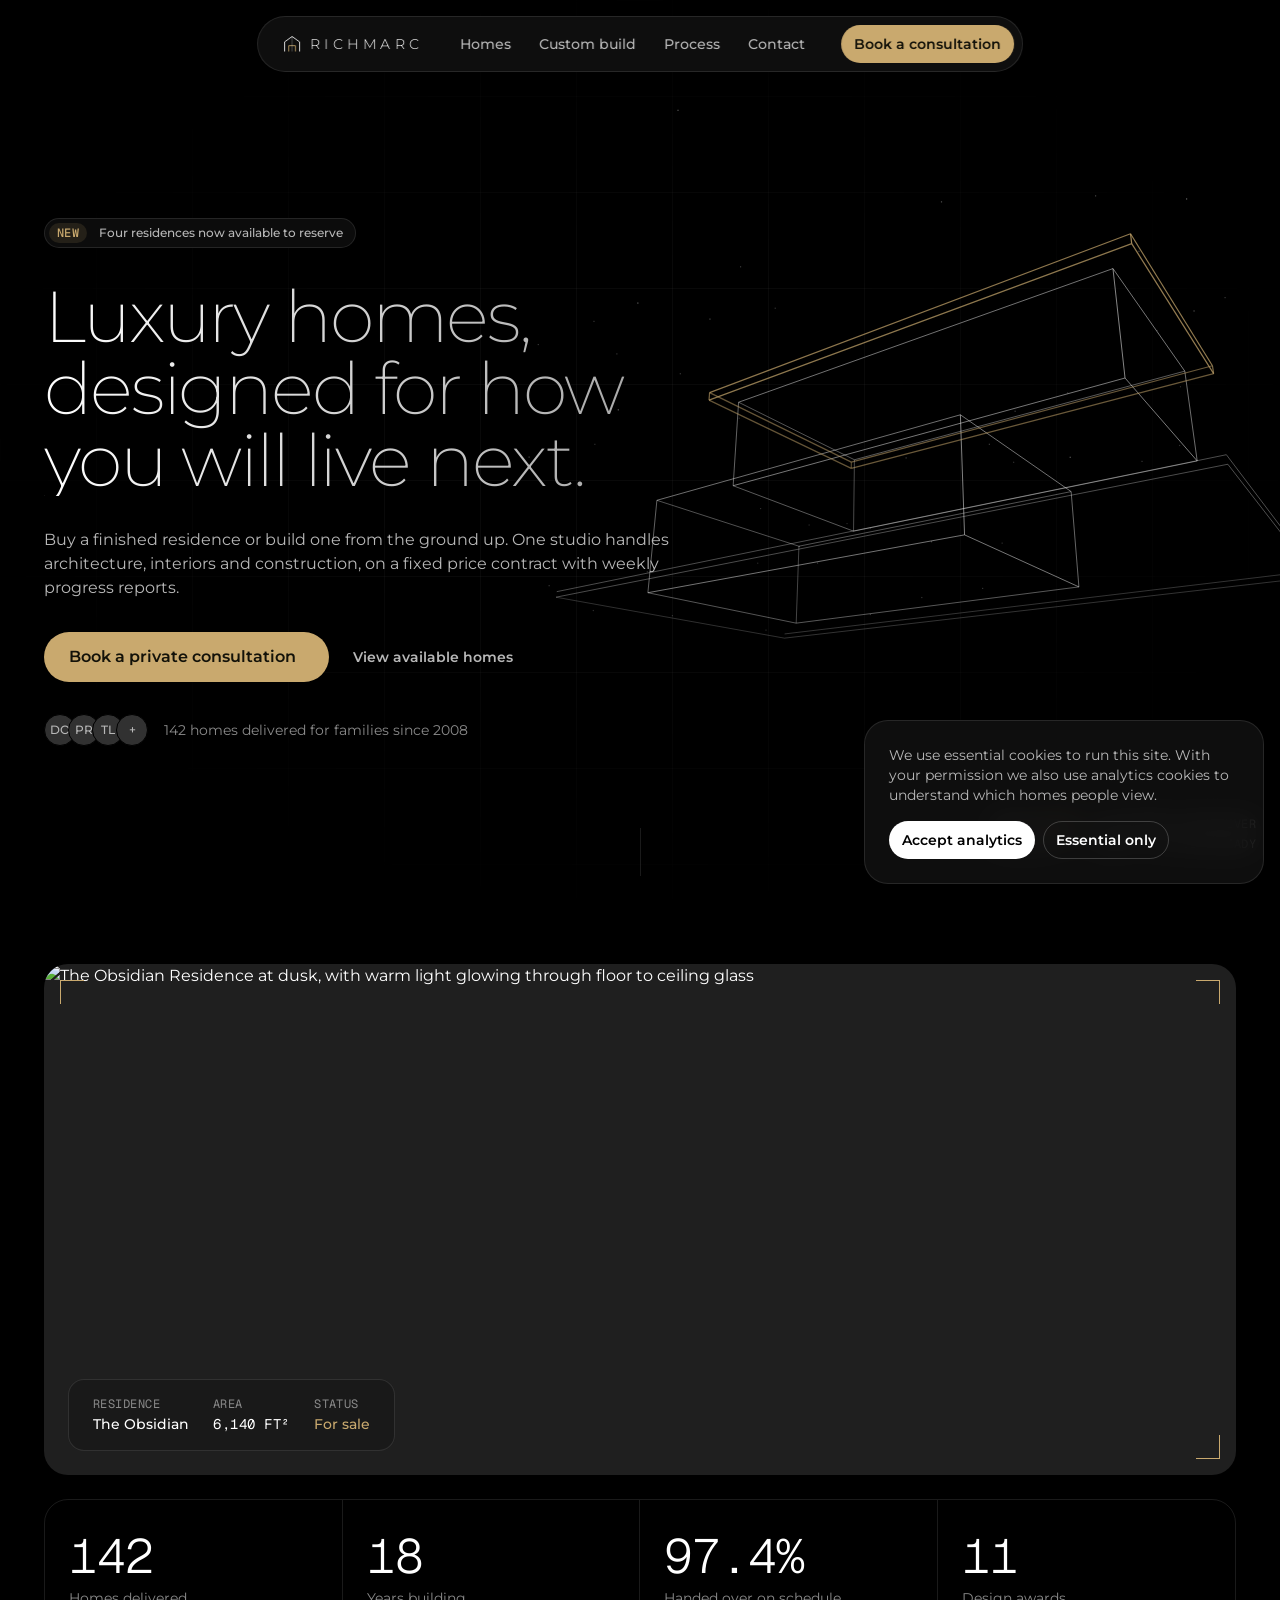
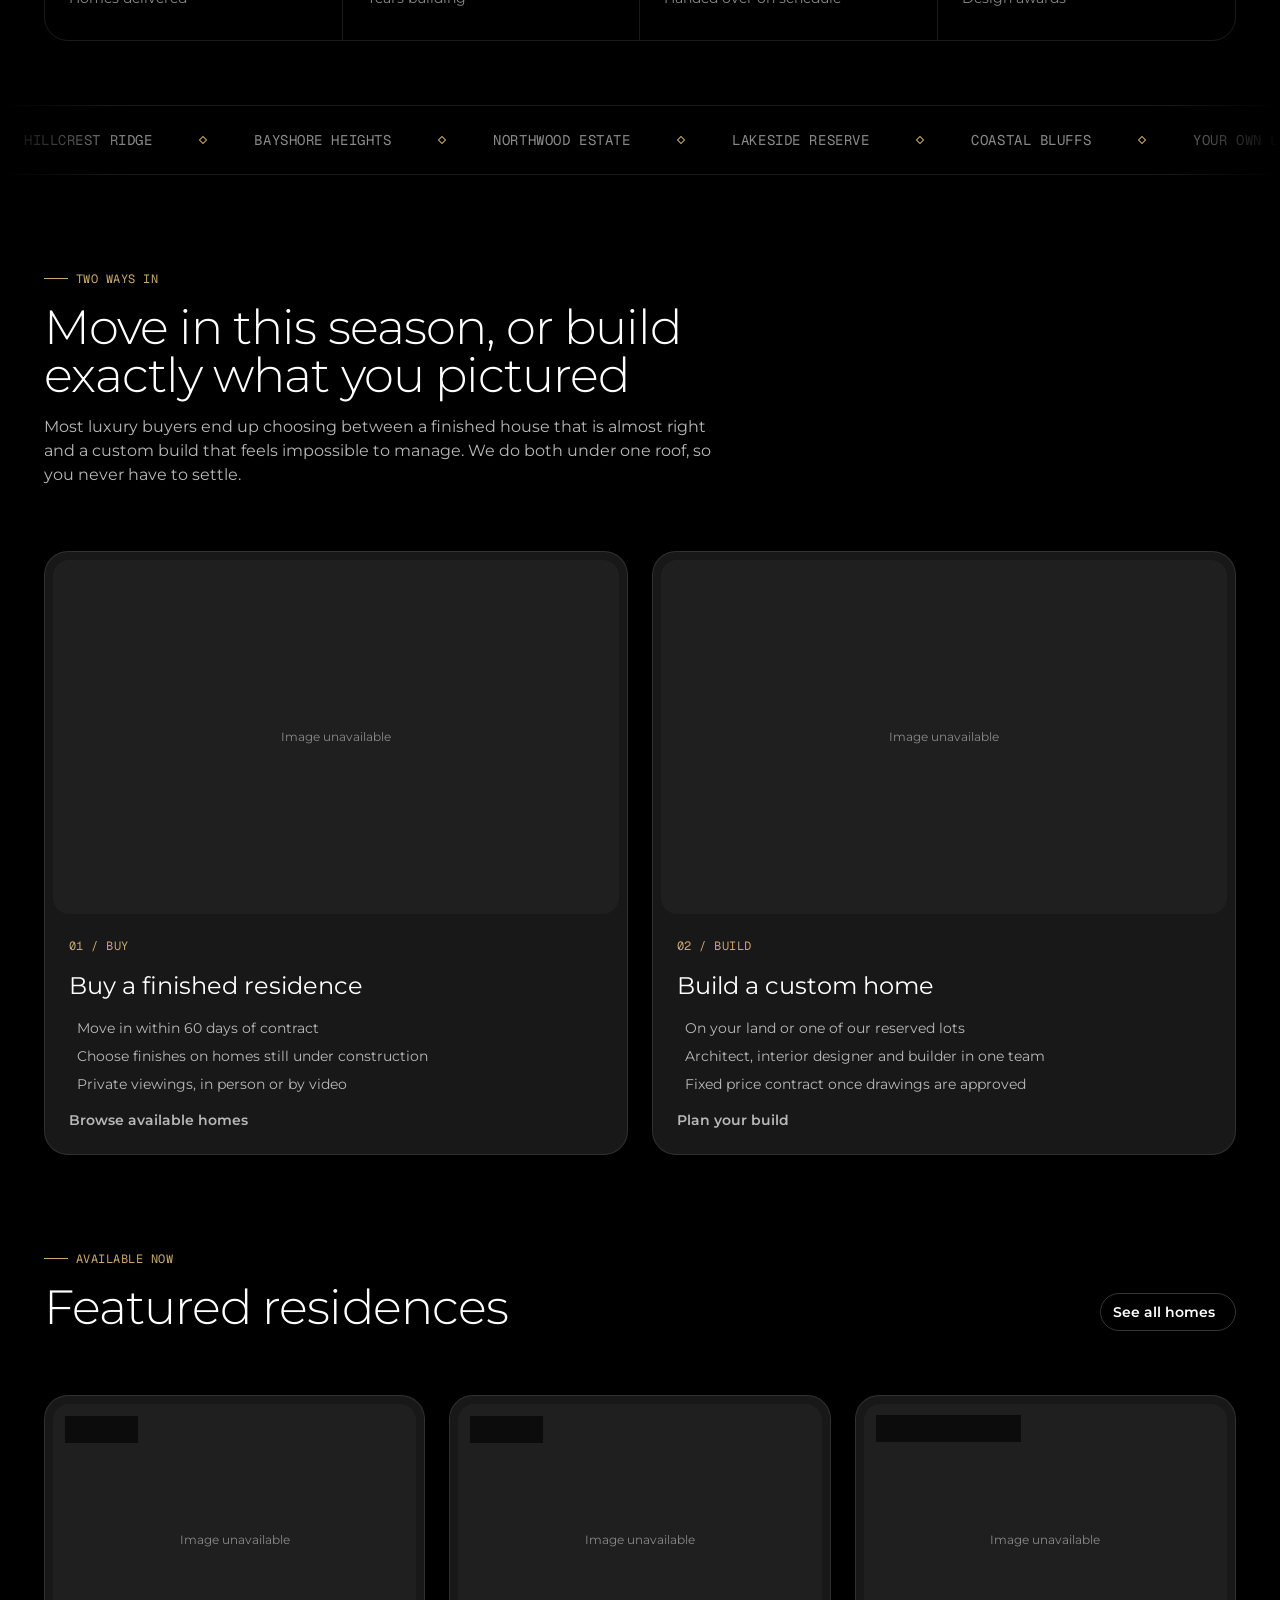
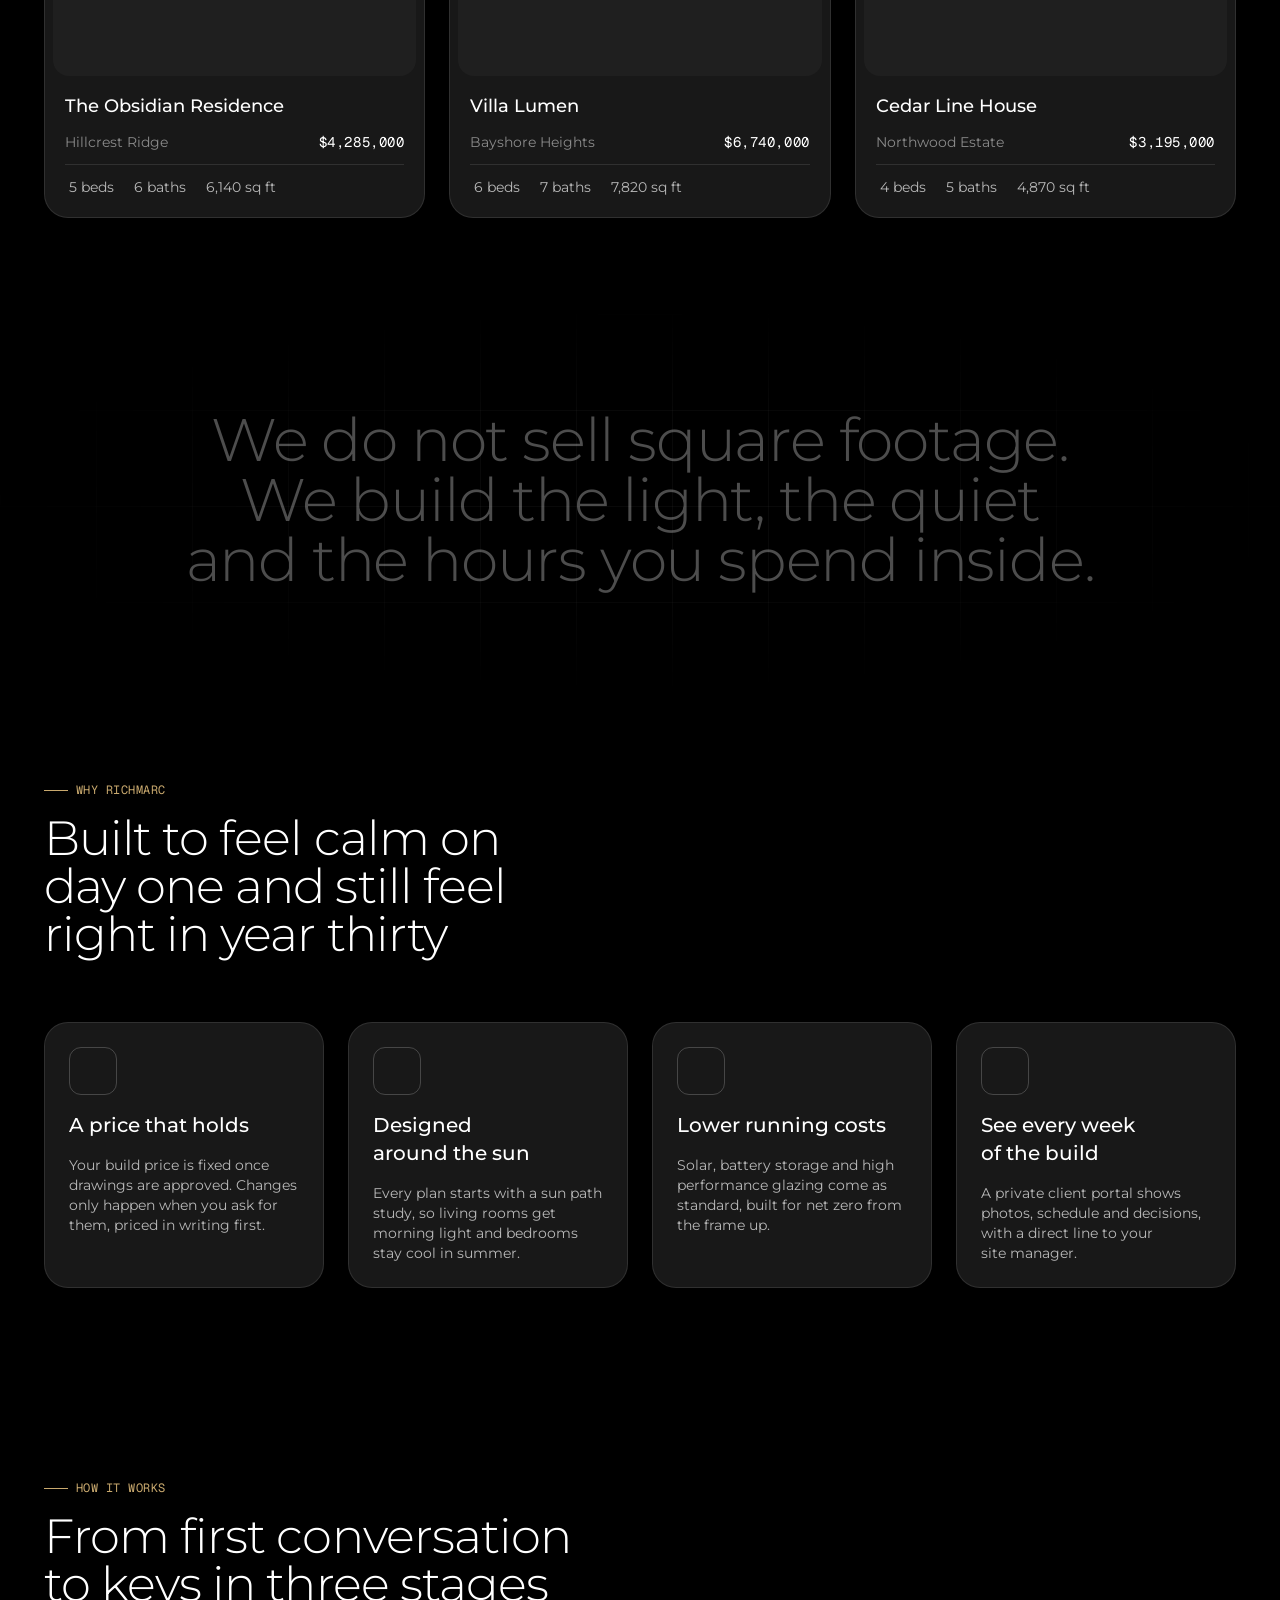
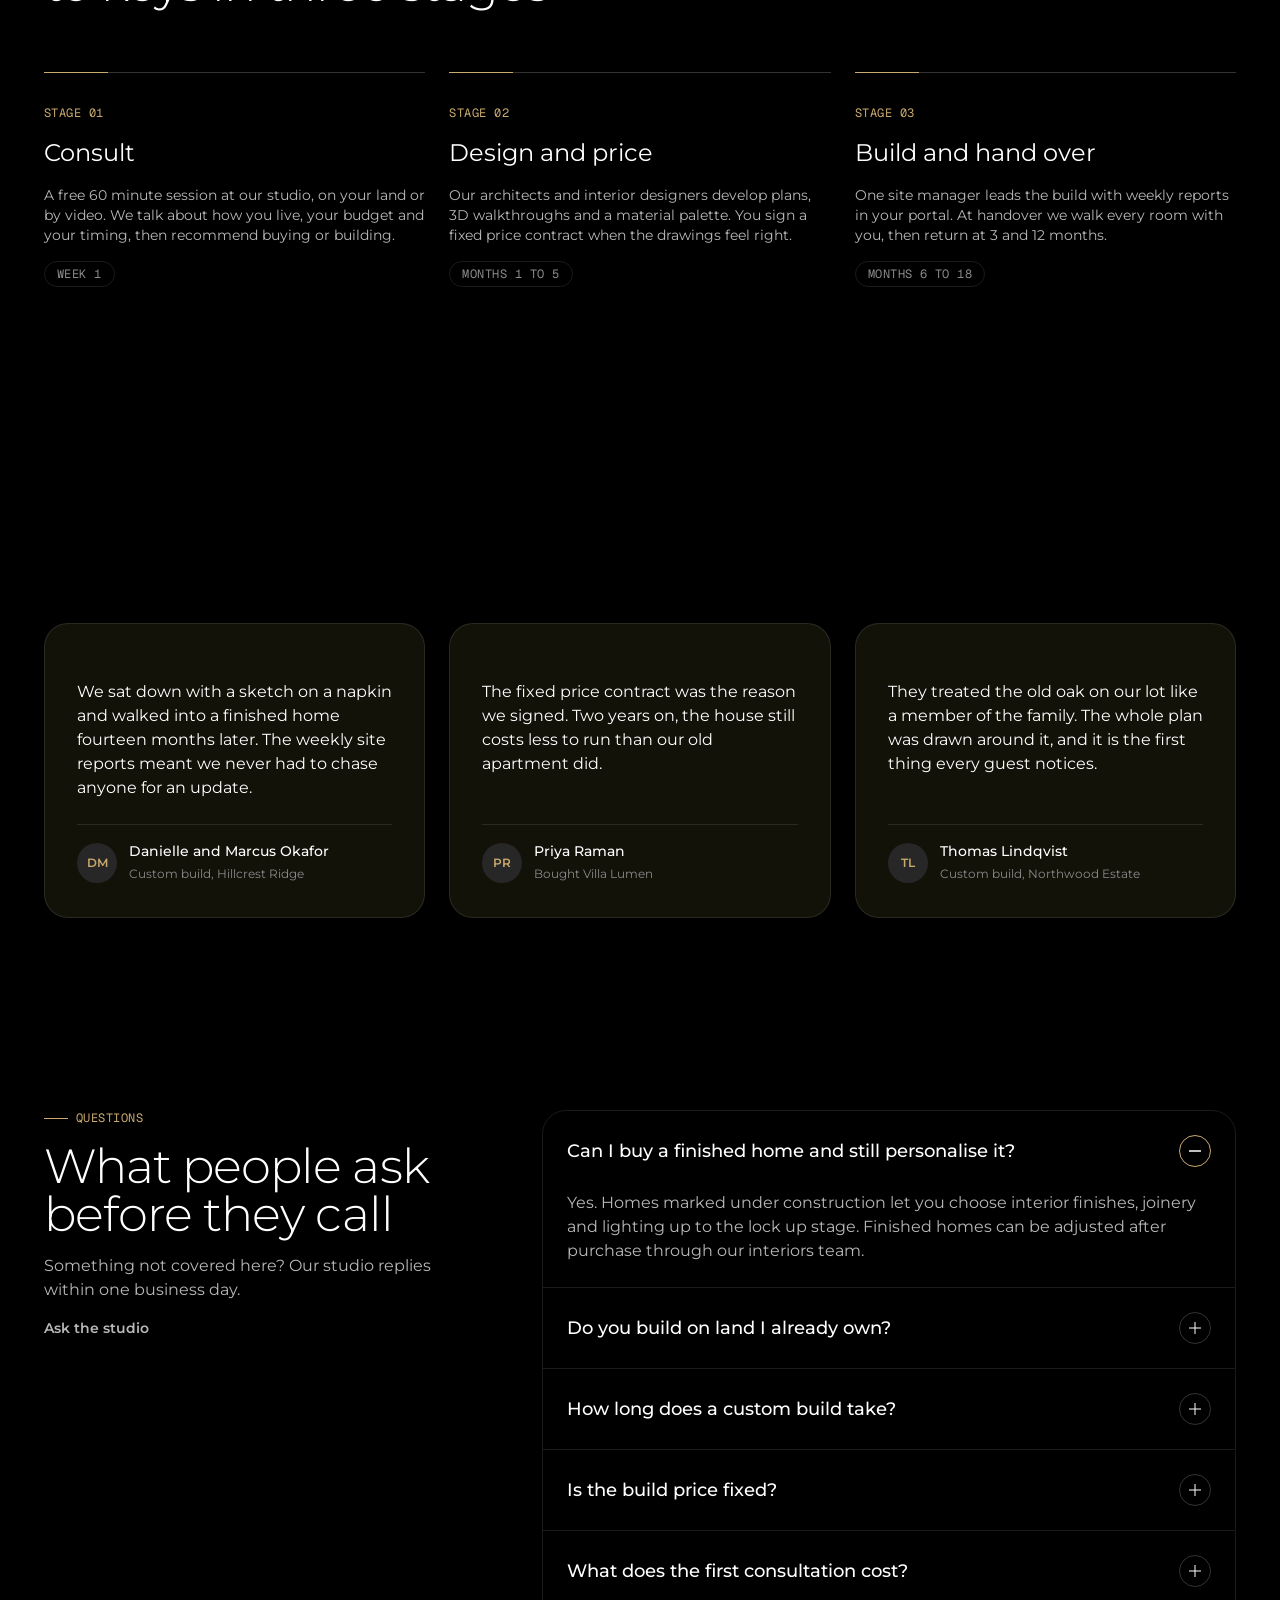
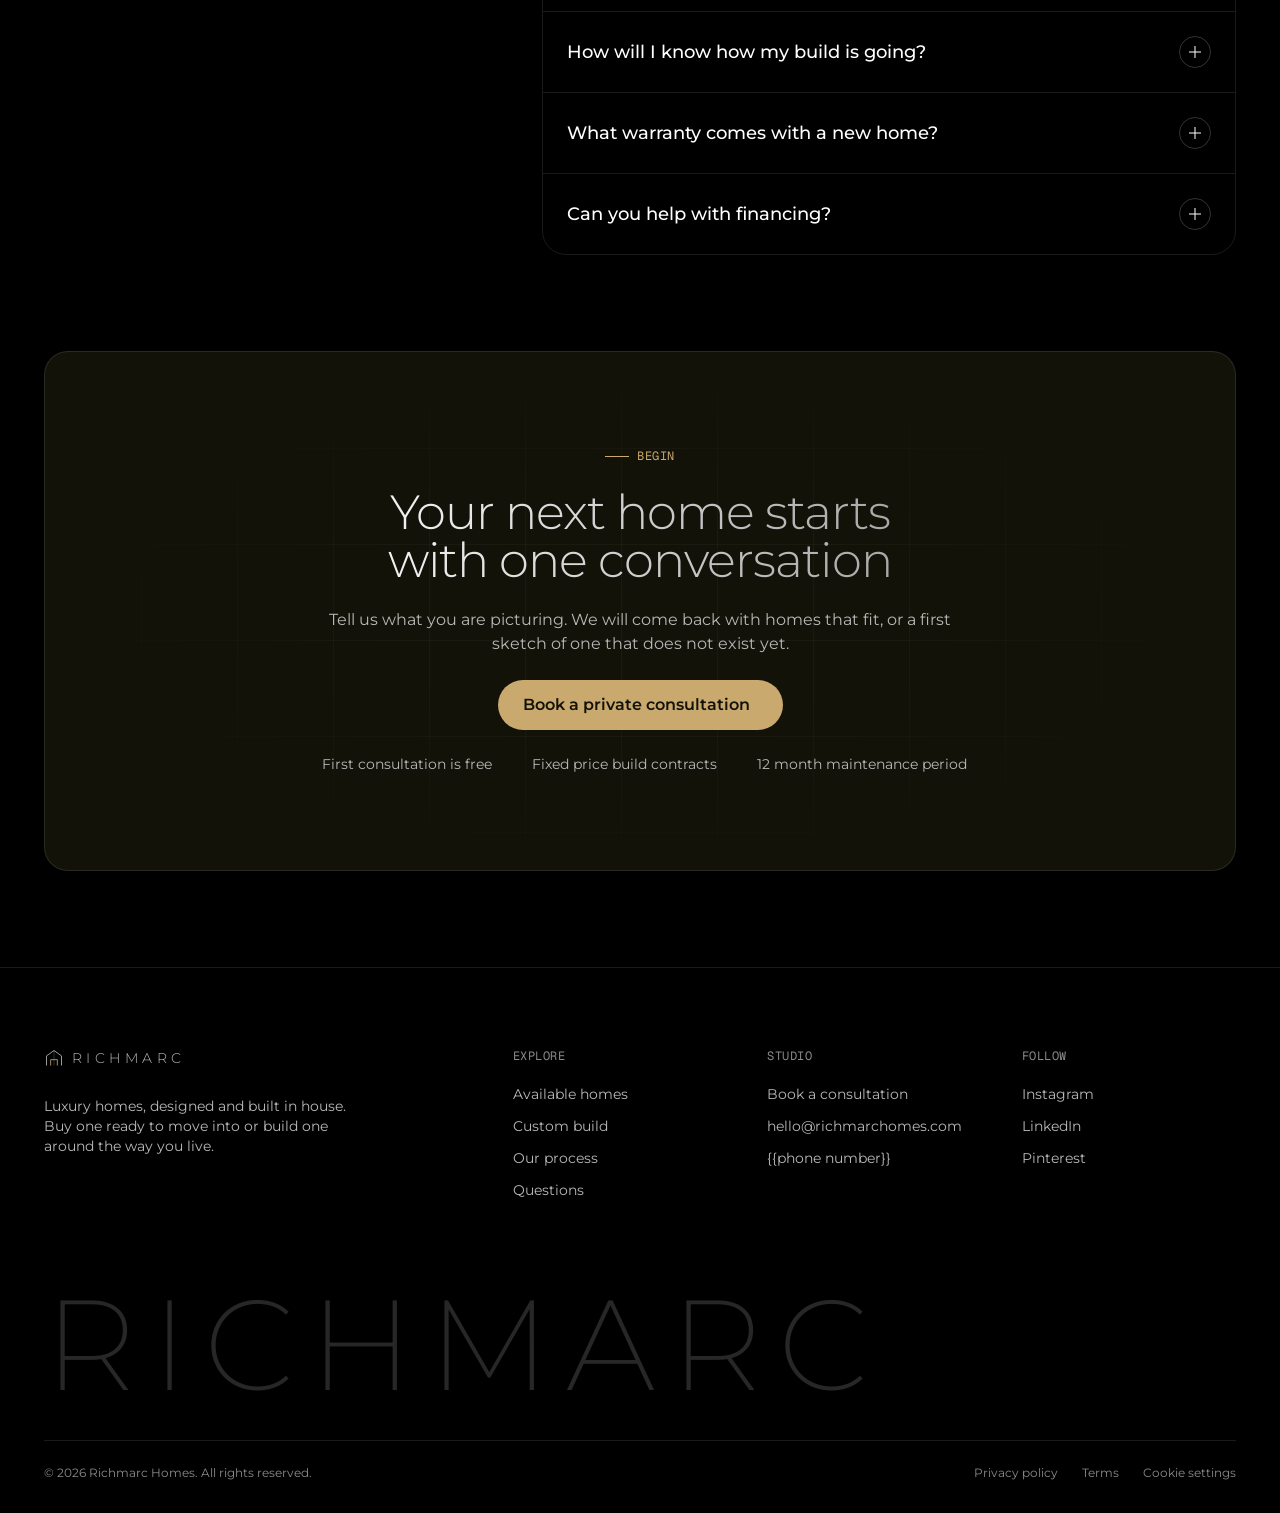
==== commit ee7a38f2: "Add admin panel for editing site content Adds a stdlib-only Python server (server.py) with a login-p" ====
--- a/index.html
+++ b/index.html
@@ -277,6 +277,7 @@
 
   <div data-footer></div>
 
+  <script src="js/content.js"></script>
   <script src="js/data.js"></script>
   <script src="js/render.js"></script>
   <script src="js/main.js"></script>
